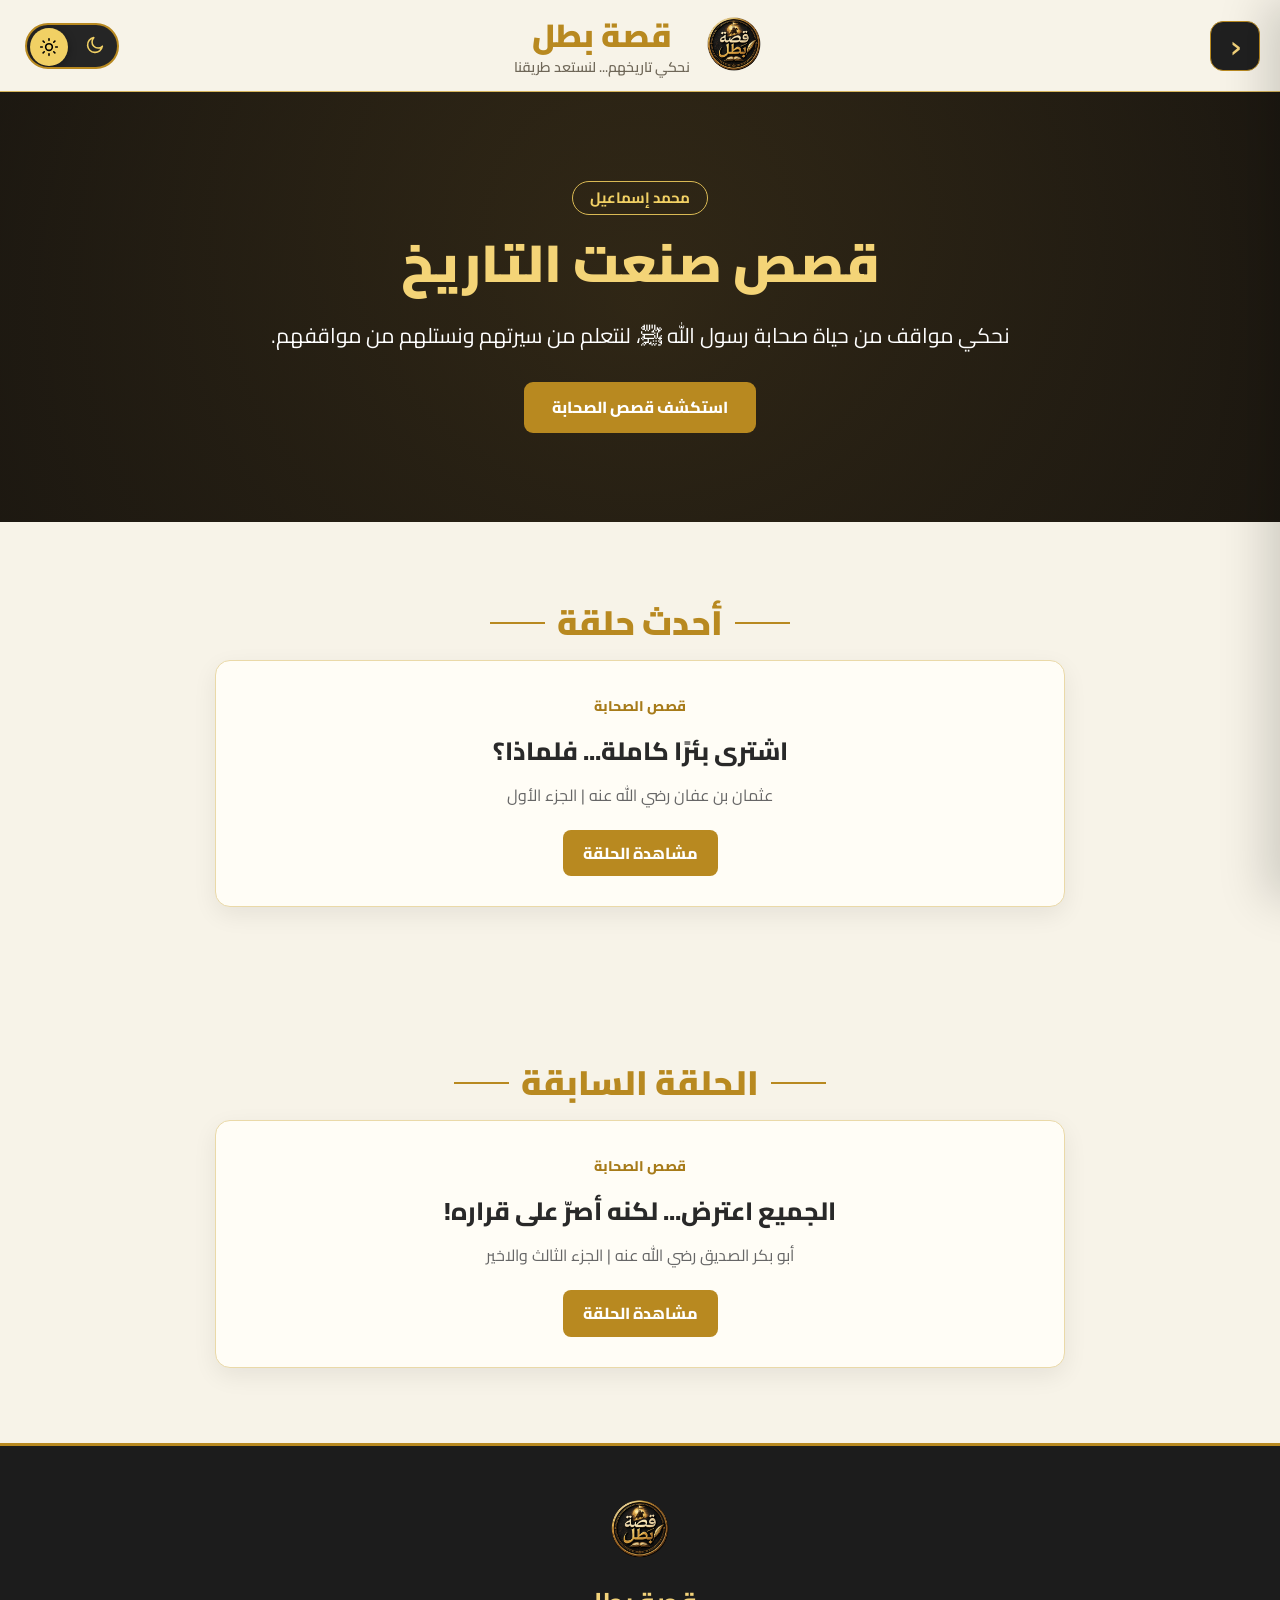
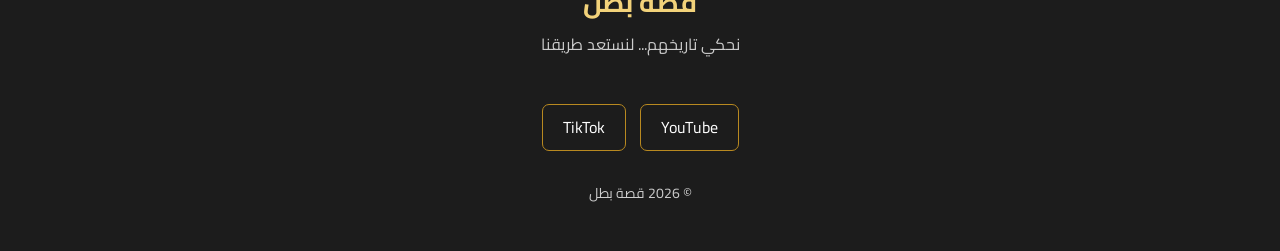
==== index.html @ 3d8776b2 "Add files via upload" ====
<!DOCTYPE html>
<html lang="ar" dir="rtl">

<head>
<!-- Google tag (gtag.js) -->
<script async src="https://www.googletagmanager.com/gtag/js?id=G-5C8SE3C32T"></script>
<script>
  window.dataLayer = window.dataLayer || [];
  function gtag(){dataLayer.push(arguments);}
  gtag('js', new Date());

  gtag('config', 'G-5C8SE3C32T');
</script>

    <meta charset="UTF-8">
    <meta name="viewport" content="width=device-width, initial-scale=1.0">

    <title>قصة بطل</title>

<meta name="description" content="نحكي تاريخهم... لنستعد طريقنا">

<link rel="icon" type="image/png" href="logo.png">
<!-- Open Graph / معاينة الرابط عند المشاركة -->
<meta property="og:type" content="website">
<meta property="og:title" content="قصة بطل">
<meta property="og:description" content="نحكي تاريخهم... لنستعد طريقنا">
<meta property="og:image" content="https://mohamedesmail-0909.github.io/qessat-batal/logo.png">
<meta property="og:image:width" content="300">
<meta property="og:image:height" content="300">

  <link rel="preconnect" href="https://fonts.googleapis.com">
    <link rel="preconnect" href="https://fonts.gstatic.com" crossorigin>
    <link href="https://fonts.googleapis.com/css2?family=Cairo:wght@400;500;600;700;800;900&display=swap" rel="stylesheet">

    <link rel="stylesheet" href="style.css">
</head>

<body>

    <!-- رأس الموقع -->
    <header class="header">

        <button id="menu-button" class="menu-button"
            aria-label="فتح القائمة" aria-expanded="false">
            <span>‹</span>
        </button>

        <div class="site-brand">
            <img src="logo.png" alt="شعار قصة بطل">

            <div class="site-title">
                <h1>قصة بطل</h1>
                <p>نحكي تاريخهم... لنستعد طريقنا</p>
            </div>
        </div>

        <!-- مفتاح الوضع الليلي والنهاري -->
        <button id="theme-switch" class="theme-switch" aria-label="تغيير الوضع">

            <span class="switch-icon sun-icon">
                <svg viewBox="0 0 24 24">
                    <circle cx="12" cy="12" r="4"></circle>
                    <path d="M12 2v2"></path>
                    <path d="M12 20v2"></path>
                    <path d="M2 12h2"></path>
                    <path d="M20 12h2"></path>
                    <path d="m4.93 4.93 1.41 1.41"></path>
                    <path d="m17.66 17.66 1.41 1.41"></path>
                    <path d="m6.34 17.66-1.41 1.41"></path>
                    <path d="m19.07 4.93-1.41 1.41"></path>
                </svg>
            </span>

            <span class="switch-icon moon-icon">
                <svg viewBox="0 0 24 24">
                    <path d="M21 12.8A8.5 8.5 0 1 1 11.2 3 6.5 6.5 0 0 0 21 12.8Z"></path>
                </svg>
            </span>

            <span class="switch-circle">
                <svg class="active-sun" viewBox="0 0 24 24">
                    <circle cx="12" cy="12" r="4"></circle>
                    <path d="M12 2v2"></path>
                    <path d="M12 20v2"></path>
                    <path d="M2 12h2"></path>
                    <path d="M20 12h2"></path>
                    <path d="m4.93 4.93 1.41 1.41"></path>
                    <path d="m17.66 17.66 1.41 1.41"></path>
                    <path d="m6.34 17.66-1.41 1.41"></path>
                    <path d="m19.07 4.93-1.41 1.41"></path>
                </svg>

                <svg class="active-moon" viewBox="0 0 24 24">
                    <path d="M21 12.8A8.5 8.5 0 1 1 11.2 3 6.5 6.5 0 0 0 21 12.8Z"></path>
                </svg>
            </span>
        </button>
    </header>

    <!-- القائمة الجانبية -->
    <aside id="side-menu" class="side-menu">
        <div class="side-menu-header">
            <h2>أقسام الموقع</h2>
        </div>

        <nav class="side-menu-links">

    <a href="index.html">
        <span>🏠</span>
        <strong>الواجهة الرئيسية</strong>
    </a>

    <a href="companions.html">
        <span>⚔️</span>
        <strong>قصص الصحابة</strong>
    </a>

    <a href="faith.html">
        <span>✦</span>
        <strong>دروس إيمانية</strong>
    </a>

    <a href="ramadan.html">
        <span>☪️</span>
        <strong>قصص رمضان</strong>
    </a>

</nav>
    </aside>

    <div id="menu-overlay" class="menu-overlay"></div>

    <!-- محتوى الموقع -->
    <main>

        <!-- الواجهة الرئيسية -->
        <section class="hero">
            <div class="hero-content">
                <span class="hero-label">محمد إسماعيل</span>

                <h2>قصص صنعت التاريخ</h2>

                <p>
                    نحكي مواقف من حياة صحابة رسول الله ﷺ،
                    لنتعلم من سيرتهم ونستلهم من مواقفهم.
                </p>

                <a href="companions.html" class="hero-button">
                    استكشف قصص الصحابة
                </a>
            </div>
        </section>

        <!-- أحدث حلقة -->


            <section class="section previous-section">
            <div class="section-heading">
                <span class="section-line"></span>
                <h2>أحدث حلقة</h2>
                <span class="section-line"></span>
            </div>

            <div class="stories">
                <!-- LATEST_START -->
<article class="story-card">
    <div class="story-content">

        <span class="story-category">
            قصص الصحابة
        </span>

        <h3>اشترى بئرًا كاملة... فلماذا؟</h3>

        <p class="episode-description">
            عثمان بن عفان رضي الله عنه | الجزء الأول
        </p>

        <a href="https://www.facebook.com/share/v/1Cpz4dwhgs/"
           class="story-button"
           target="_blank"
           rel="noopener noreferrer">
            مشاهدة الحلقة
        </a>

    </div>
</article>
<!-- LATEST_END -->
            </div>
        </section>

        <!-- الحلقة السابقة فقط -->
        <section class="section previous-section">
            <div class="section-heading">
                <span class="section-line"></span>
                <h2>الحلقة السابقة</h2>
                <span class="section-line"></span>
            </div>

            <div class="stories">
                <!-- PREVIOUS_START -->
<article class="story-card">
                    <div class="story-content">
                        <span class="story-category">قصص الصحابة</span>

                        <h3>الجميع اعترض... لكنه أصرّ على قراره!</h3>

                        <p class="episode-description">
                            أبو بكر الصديق رضي الله عنه | الجزء الثالث والاخير
                        </p>

                        <a
                            href="https://www.facebook.com/share/v/19mZPPYH6b/"
                            class="story-button"
                            target="_blank"
                            rel="noopener noreferrer">
                            مشاهدة الحلقة
                        </a>
                    </div>
                </article>
<!-- PREVIOUS_END -->
            </div>
        </section>

    </main>

    <!-- تذييل الموقع -->
    <footer class="footer">
        <img src="logo.png" alt="شعار قصة بطل" class="footer-logo">

        <h2>قصة بطل</h2>

        <p>نحكي تاريخهم... لنستعد طريقنا</p>

        <div class="social-links">
            <a
                href="https://youtube.com/@qessat_batal?si=eOJLXFC_hpmh3WaE"
                target="_blank"
                rel="noopener noreferrer">
                YouTube
            </a>

            <a
                href="https://www.tiktok.com/@mohamedesmail0909"
                target="_blank"
                rel="noopener noreferrer">
                TikTok
            </a>
        </div>

        <p class="copyright">© 2026 قصة بطل</p>
    </footer>

    <script src="script.js"></script>
</body>

</html>
---- style.css ----
/* =========================
   الأساس
========================= */

* {
    margin: 0;
    padding: 0;
    box-sizing: border-box;
}

html {
    scroll-behavior: smooth;
}

body {
    font-family: "Cairo", Tahoma, Arial, sans-serif;
    background: #f7f3e8;
    color: #252525;
    line-height: 1.8;
    transition: background 0.35s ease, color 0.35s ease;
}

button,
a {
    font-family: inherit;
}


/* =========================
   رأس الموقع
========================= */

.header {
    height: 92px;

    padding: 10px 25px;

    display: flex;
    align-items: center;
    justify-content: space-between;

    background: rgba(247, 243, 232, 0.97);

    border-bottom: 1px solid #d5b45b;

    position: sticky;
    top: 0;

    z-index: 3000;

    transition:
        background 0.35s ease,
        border-color 0.35s ease;
}


/* البراند */

.site-brand {
    position: absolute;

    left: 50%;

    transform: translateX(-50%);

    display: flex;

    align-items: center;

    justify-content: center;

    gap: 14px;

    white-space: nowrap;
}


.site-brand img {
    width: 65px;
    height: 65px;

    object-fit: contain;
}


.site-title {
    text-align: right;
}


.site-title h1 {
    color: #b88920;

    font-size: 32px;

    font-weight: 900;

    line-height: 1.2;

    margin: 0;
}


.site-title p {
    color: #6f6758;

    font-size: 14px;

    font-weight: 600;

    margin-top: 3px;
}


/* =========================
   زر القائمة
========================= */

.menu-button {
    position: fixed;

    top: 21px;
    right: 20px;

    width: 50px;
    height: 50px;

    border: 1px solid #b88920;

    border-radius: 13px;

    background: #202020;

    color: #f2d27a;

    font-size: 38px;

    line-height: 1;

    cursor: pointer;

    display: flex;

    align-items: center;
    justify-content: center;

    z-index: 5000;

    transition:
        right 0.4s cubic-bezier(.4, .8, .2, 1),
        background 0.3s ease,
        color 0.3s ease;
}


.menu-button span {
    display: block;

    margin-top: -5px;

    transition:
        transform 0.4s cubic-bezier(.4, .8, .2, 1);
}


/* السهم يتحرك مع القائمة */

body.menu-open .menu-button {
    right: 320px;

    background: #b88920;

    color: white;
}


body.menu-open .menu-button span {
    transform: rotate(180deg);
}


/* =========================
   القائمة الجانبية
========================= */

.side-menu {
    position: fixed;

    top: 0;
    right: 0;

    width: 320px;
    height: 100vh;

    padding: 105px 28px 30px;

    background: #f7f3e8;

    border-left: 3px solid #b88920;

    box-shadow:
        -15px 0 45px rgba(0, 0, 0, 0.16);

    z-index: 4000;

    transform: translateX(100%);

    transition:
        transform 0.4s cubic-bezier(.4, .8, .2, 1),
        background 0.35s ease,
        border-color 0.35s ease;
}


body.menu-open .side-menu {
    transform: translateX(0);
}


/* عنوان القائمة */

.side-menu-header {
    padding-bottom: 18px;

    border-bottom: 1px solid #d8c58f;
}


.side-menu-header h2 {
    color: #252525;

    font-size: 25px;

    font-weight: 800;

    transition: color 0.35s ease;
}


/* الروابط */

.side-menu-links {
    margin-top: 25px;
}


.side-menu-links a {
    display: flex;

    align-items: center;

    gap: 16px;

    padding: 17px 14px;

    margin-bottom: 8px;

    border-radius: 12px;

    color: #292929;

    text-decoration: none;

    font-size: 19px;

    font-weight: 700;

    transition:
        background 0.25s ease,
        color 0.25s ease,
        padding-right 0.25s ease;
}


.side-menu-links a span {
    width: 30px;

    text-align: center;

    font-size: 22px;
}


.side-menu-links a:hover {
    background: #b88920;

    color: white;

    padding-right: 23px;
}


/* =========================
   الطبقة الخلفية
========================= */

.menu-overlay {
    position: fixed;

    inset: 0;

    background: rgba(0, 0, 0, 0.48);

    z-index: 3500;

    opacity: 0;

    visibility: hidden;

    transition:
        opacity 0.3s ease,
        visibility 0.3s ease;
}


body.menu-open .menu-overlay {
    opacity: 1;

    visibility: visible;
}


/* =========================
   مفتاح الليل والنهار
========================= */

.theme-switch {
    position: relative;

    width: 94px;
    height: 46px;

    border: 2px solid #b88920;

    border-radius: 30px;

    background: #252525;

    padding: 0;

    cursor: pointer;

    overflow: hidden;

    z-index: 3100;
}


.switch-icon {
    position: absolute;

    top: 50%;

    width: 38px;
    height: 38px;

    transform: translateY(-50%);

    display: flex;

    align-items: center;
    justify-content: center;

    z-index: 1;
}


.sun-icon {
    left: 4px;
}


.moon-icon {
    right: 4px;
}


.switch-icon svg {
    width: 21px;
    height: 21px;

    fill: none;

    stroke: #f1d064;

    stroke-width: 1.8;

    stroke-linecap: round;

    stroke-linejoin: round;
}


.switch-circle {
    position: absolute;

    top: 3px;
    left: 3px;

    width: 38px;
    height: 38px;

    border-radius: 50%;

    display: flex;

    align-items: center;
    justify-content: center;

    z-index: 3;

    background: #f1d064;

    box-shadow:
        0 2px 8px rgba(0, 0, 0, 0.35);

    transition:
        left 0.35s cubic-bezier(.4, .8, .2, 1),
        background 0.35s ease;
}


.switch-circle svg {
    width: 20px;
    height: 20px;

    fill: none;

    stroke: #000;

    stroke-width: 1.9;

    stroke-linecap: round;

    stroke-linejoin: round;
}


.active-sun {
    display: block;
}


.active-moon {
    display: none;
}


body.dark .switch-circle {
    left: 51px;

    background: #f1d064;
}


body.dark .active-sun {
    display: none;
}


body.dark .active-moon {
    display: block;
}


/* =========================
   الواجهة الرئيسية
========================= */

.hero {
    min-height: 430px;

    display: flex;

    align-items: center;
    justify-content: center;

    text-align: center;

    padding: 60px 20px;

    background:
        linear-gradient(
            rgba(30, 25, 17, 0.78),
            rgba(30, 25, 17, 0.86)
        ),
        radial-gradient(
            circle at center,
            #80652b,
            #171511
        );

    transition: background 0.35s ease;
}


.hero-content {
    max-width: 750px;
}


.hero-label {
    display: inline-block;

    padding: 5px 17px;

    border: 1px solid #d9b954;

    border-radius: 30px;

    color: #f1d064;

    font-size: 15px;

    font-weight: 700;

    margin-bottom: 15px;
}


.hero h2 {
    color: #f4d477;

    font-size: 52px;

    font-weight: 900;

    margin-bottom: 10px;
}


.hero p {
    color: #fff;

    font-size: 21px;

    margin-bottom: 28px;
}


.hero-button {
    display: inline-block;

    padding: 11px 28px;

    background: #b88920;

    color: white;

    text-decoration: none;

    border-radius: 9px;

    font-weight: 800;

    transition:
        background 0.2s ease,
        transform 0.2s ease;
}


.hero-button:hover {
    background: #d2a63c;

    transform: translateY(-2px);
}


/* =========================
   الأقسام
========================= */

.latest-section,
.section {
    max-width: 1100px;

    margin: 0 auto;

    padding: 75px 25px;
}


.alternate-section {
    border-top: 1px solid #e0d4b4;

    border-bottom: 1px solid #e0d4b4;
}


/* عنوان القسم */

.section-heading {
    display: flex;

    align-items: center;

    justify-content: center;

    gap: 18px;

    margin-bottom: 12px;
}


.section-heading h2 {
    color: #b88920;

    font-size: 34px;

    font-weight: 900;

    text-align: center;
}


.section-line {
    width: 55px;

    height: 2px;

    background: #b88920;
}


.section-intro {
    text-align: center;

    color: #666;

    font-size: 16px;

    margin-bottom: 38px;
}


/* =========================
   أحدث قصة
========================= */

.latest-card {
    display: grid;

    grid-template-columns: 1fr 1fr;

    overflow: hidden;

    background: #fffdf6;

    border: 1px solid #ead9a8;

    border-radius: 18px;

    box-shadow:
        0 12px 35px rgba(0, 0, 0, 0.08);

    transition:
        background 0.35s ease,
        border-color 0.35s ease;
}


.latest-image {
    min-height: 300px;

    position: relative;

    display: flex;

    align-items: center;

    justify-content: center;

    background:
        linear-gradient(
            135deg,
            #171717,
            #5b4721
        );
}


.latest-placeholder {
    color: #f2d27a;

    font-size: 38px;

    font-weight: 900;
}


.new-badge {
    position: absolute;

    top: 18px;

    right: 18px;

    padding: 5px 14px;

    background: #b88920;

    color: white;

    border-radius: 20px;

    font-size: 14px;

    font-weight: 800;
}


.latest-content {
    padding: 45px 40px;

    display: flex;

    flex-direction: column;

    justify-content: center;
}


.category-label,
.story-category {
    color: #a77b19;

    font-size: 14px;

    font-weight: 800;
}


.latest-content h3 {
    color: #292929;

    font-size: 30px;

    font-weight: 900;

    margin: 8px 0;
}


.latest-content p {
    color: #666;

    margin-bottom: 22px;
}


.watch-button,
.story-button {
    display: inline-block;

    align-self: flex-start;

    padding: 9px 20px;

    background: #b88920;

    color: white;

    text-decoration: none;

    border-radius: 8px;

    font-weight: 800;

    transition:
        background 0.2s ease,
        transform 0.2s ease;
}


.watch-button:hover,
.story-button:hover {
    background: #d2a63c;

    transform: translateY(-2px);
}


/* =========================
   كروت القصص
========================= */

.stories {
    display: grid;

    grid-template-columns:
        repeat(auto-fit, minmax(270px, 1fr));

    gap: 25px;
}


.story-card {
    overflow: hidden;

    background: #fffdf6;

    border-radius: 15px;

    border: 1px solid #ead9a8;

    box-shadow:
        0 8px 25px rgba(0, 0, 0, 0.07);

    transition:
        transform 0.25s ease,
        box-shadow 0.25s ease,
        background 0.35s ease,
        border-color 0.35s ease;
}


.story-card:hover {
    transform: translateY(-5px);

    box-shadow:
        0 15px 35px rgba(0, 0, 0, 0.13);
}


.story-image {
    height: 190px;

    position: relative;

    display: flex;

    align-items: center;

    justify-content: center;

    background:
        linear-gradient(
            135deg,
            #191919,
            #4b3b20
        );
}


.story-logo {
    color: #f2d27a;

    font-size: 27px;

    font-weight: 900;
}


.story-new {
    position: absolute;

    top: 13px;

    right: 13px;

    padding: 4px 12px;

    border-radius: 20px;

    background: #b88920;

    color: white;

    font-size: 13px;

    font-weight: 800;
}


.story-content {
    padding: 20px;
}


.story-card h3 {
    color: #292929;

    font-size: 21px;

    font-weight: 800;

    margin: 5px 0 17px;
}


/* =========================
   الفوتر
========================= */

.footer {
    text-align: center;

    padding: 50px 20px 30px;

    background: #1c1c1c;

    color: white;

    border-top: 3px solid #b88920;
}


.footer-logo {
    width: 70px;
    height: 70px;

    object-fit: contain;

    margin-bottom: 5px;
}


.footer h2 {
    color: #f2d27a;

    margin-bottom: 4px;

    font-size: 27px;
}


.footer > p {
    color: #ccc;
}


.social-links {
    margin: 25px 0;
}


.social-links a {
    display: inline-block;

    margin: 5px;

    padding: 8px 20px;

    color: white;

    text-decoration: none;

    border: 1px solid #b88920;

    border-radius: 7px;

    transition:
        background 0.2s ease,
        color 0.2s ease;
}


.social-links a:hover {
    background: #b88920;

    color: white;
}


.copyright {
    margin-top: 25px;

    font-size: 14px;
}


/* =========================
   الوضع الليلي
========================= */

body.dark {
    background: #111;

    color: #eee;
}


body.dark .header {
    background: #171717;

    border-color: #5e491f;
}


body.dark .site-title p {
    color: #bbb;
}


body.dark .side-menu {
    background: #171717;

    border-color: #6d5520;
}


body.dark .side-menu-header {
    border-color: #3d321c;
}


body.dark .side-menu-header h2 {
    color: #eee;
}


body.dark .side-menu-links a {
    color: #eee;
}


body.dark .side-menu-links a:hover {
    color: white;

    background: #b88920;
}


body.dark .section-intro {
    color: #aaa;
}


body.dark .alternate-section {
    border-color: #302918;
}


body.dark .latest-card {
    background: #1d1d1d;

    border-color: #3d321c;

    box-shadow:
        0 12px 35px rgba(0, 0, 0, 0.35);
}


body.dark .latest-content h3 {
    color: #eee;
}


body.dark .latest-content p {
    color: #aaa;
}


body.dark .story-card {
    background: #1d1d1d;

    border-color: #3d321c;

    box-shadow:
        0 8px 25px rgba(0, 0, 0, 0.35);
}


body.dark .story-card h3 {
    color: #eee;
}


/* =========================
   الموبايل
========================= */

@media (max-width: 700px) {

    .header {
        height: 82px;

        padding: 8px 12px;
    }


    .site-brand {
        gap: 7px;
    }


    .site-brand img {
        width: 48px;
        height: 48px;
    }


    .site-title h1 {
        font-size: 22px;
    }


    .site-title p {
        font-size: 10px;
    }


    .menu-button {
        top: 16px;
        right: 12px;

        width: 45px;
        height: 45px;

        font-size: 34px;
    }


    body.menu-open .menu-button {
        right: calc(100% - 57px);
    }


    .theme-switch {
        width: 76px;
        height: 40px;
    }


    .switch-circle {
        width: 32px;
        height: 32px;

        top: 2px;
        left: 2px;
    }


    body.dark .switch-circle {
        left: 40px;
    }


    .switch-icon {
        width: 32px;
        height: 32px;
    }


    .switch-icon svg {
        width: 18px;
        height: 18px;
    }


    .switch-circle svg {
        width: 18px;
        height: 18px;
    }


    .side-menu {
        width: 285px;

        padding: 95px 22px 25px;
    }


    .side-menu-header h2 {
        font-size: 22px;
    }


    .side-menu-links a {
        font-size: 17px;
    }


    .hero {
        min-height: 350px;

        padding: 45px 18px;
    }


    .hero h2 {
        font-size: 38px;
    }


    .hero p {
        font-size: 17px;
    }


    .latest-section,
    .section {
        padding: 55px 18px;
    }


    .section-heading h2 {
        font-size: 27px;
    }


    .section-line {
        width: 35px;
    }


    .latest-card {
        grid-template-columns: 1fr;
    }


    .latest-image {
        min-height: 220px;
    }


    .latest-content {
        padding: 28px 22px;
    }


    .latest-content h3 {
        font-size: 24px;
    }


    .stories {
        grid-template-columns: 1fr;
    }

}
/* =========================
   تنسيق الحلقات في الصفحة الرئيسية
========================= */

.episode-card {
    display: block;
    max-width: 850px;
    margin: 0 auto;
}

.episode-card .latest-content {
    min-height: 190px;
    padding: 35px;
    text-align: center;
    align-items: center;
}

.episode-card .latest-content h3 {
    font-size: 25px;
}

.previous-section .stories {
    max-width: 850px;
    margin: 0 auto;
}

.previous-section .story-card {
    text-align: center;
}

.previous-section .story-content {
    padding: 30px;
}

.previous-section .story-card h3 {
    font-size: 25px;
    margin: 8px 0;
}

.episode-description {
    color: #666;
    margin-bottom: 20px;
}

.previous-section .story-button {
    align-self: center;
}

body.dark .episode-description {
    color: #aaa;
}

@media (max-width: 700px) {
    .episode-card .latest-content {
        padding: 25px 18px;
        min-height: 160px;
    }

    .episode-card .latest-content h3,
    .previous-section .story-card h3 {
        font-size: 21px;
    }

    .previous-section .story-content {
        padding: 24px 18px;
    }
}
/* تصحيح مكان الشعار وزر الوضع */

.header {
    position: sticky;
    display: flex;
    justify-content: center;
    direction: rtl;
}

.site-brand {
    position: absolute;
    left: 50%;
    right: auto;
    transform: translateX(-50%);
    direction: rtl;
    display: flex;
    align-items: center;
    justify-content: center;
    gap: 12px;
}

.site-brand img {
    display: block;
    width: 65px;
    height: 65px;
    object-fit: contain;
    transform: none;
}

.site-title {
    text-align: center;
}

.site-title h1 {
    text-align: center;
}

.site-title p {
    text-align: center;
    margin-top: 3px;
}

/* زر الليل والنهار على الشمال */
.theme-switch {
    position: absolute;
    left: 25px;
    right: auto;
    top: 50%;
    transform: translateY(-50%);
}

/* على الموبايل */
@media (max-width: 700px) {
    .site-brand {
        gap: 5px;
    }

    .site-brand img {
        width: 43px;
        height: 43px;
    }

    .site-title h1 {
        font-size: 20px;
    }

    .site-title p {
        font-size: 9px;
    }

    .theme-switch {
        left: 12px;
        right: auto;
    }
}
/* صفحة قصص الصحابة */

#episodes .stories {
    max-width: 850px;
    margin: 0 auto;
}

#episodes .story-card {
    text-align: center;
}

#episodes .story-content {
    padding: 30px;
}

#episodes .story-card h3 {
    font-size: 25px;
    margin: 8px 0;
}

#episodes .episode-description {
    color: #666;
    margin-bottom: 20px;
}

#episodes .story-button {
    align-self: center;
}

body.dark #episodes .episode-description {
    color: #aaa;
}

@media (max-width: 700px) {
    #episodes .story-content {
        padding: 24px 18px;
    }

    #episodes .story-card h3 {
        font-size: 21px;
    }
}
/* =========================================================
   إصلاح وتنسيق صفحة قصص رمضان
   ========================================================= */


/* =========================
   الهيدر
========================= */

.header {
    position: sticky;
    top: 0;
    z-index: 1000;

    height: 92px;

    display: flex;
    align-items: center;
    justify-content: center;

    direction: rtl;
}


/* =========================
   اسم الموقع واللوجو
========================= */

.site-brand {
    position: absolute;

    left: 50%;
    right: auto;

    top: 50%;

    transform: translate(-50%, -50%);

    display: flex;
    flex-direction: row;

    align-items: center;
    justify-content: center;

    gap: 12px;

    direction: rtl;

    white-space: nowrap;
}

.site-brand img {
    display: block;

    width: 65px;
    height: 65px;

    object-fit: contain;

    transform: none;
}

.site-title {
    display: flex;
    flex-direction: column;

    align-items: center;
    justify-content: center;

    text-align: center;
}

.site-title h1 {
    margin: 0;

    text-align: center;

    line-height: 1.25;
}

.site-title p {
    margin: 3px 0 0;

    text-align: center;

    line-height: 1.3;
}


/* =========================
   مقدمة صفحة رمضان
========================= */

.hero {
    display: flex;

    flex-direction: column;

    align-items: center;
    justify-content: center;

    text-align: center;

    direction: rtl;
}


/* محمد إسماعيل */

.hero-label {
    display: inline-block;

    margin-bottom: 12px;

    text-align: center;

    line-height: 1.5;
}


/* عنوان قصص رمضان */

.hero h2 {
    margin: 0 0 15px;

    text-align: center;

    line-height: 1.4;
}


/* وصف الرحلة */

.hero p {
    max-width: 750px;

    margin: 0 auto 25px;

    text-align: center;

    line-height: 2;

    white-space: normal;
}


/* زر تصفح الحلقات */

.hero-button {
    display: inline-flex;

    align-items: center;
    justify-content: center;

    margin: 0 auto;
}


/* =========================
   عنوان قسم الحلقات
========================= */

.section-heading {
    display: flex;

    align-items: center;
    justify-content: center;

    gap: 12px;

    text-align: center;

    direction: rtl;
}

.section-heading > div {
    display: flex;

    flex-direction: column;

    align-items: center;

    justify-content: center;
}

.section-heading h2 {
    margin: 0;

    line-height: 1.5;

    text-align: center;
}

.section-heading p {
    margin: 4px 0 0;

    text-align: center;
}


/* =========================
   كروت الحلقات
========================= */

#episodes .stories {
    max-width: 850px;

    margin: 0 auto;

    display: flex;

    flex-direction: column;

    gap: 20px;
}

#episodes .story-card {
    width: 100%;

    text-align: center;
}

#episodes .story-content {
    padding: 30px;

    display: flex;

    flex-direction: column;

    align-items: center;

    justify-content: center;
}

#episodes .story-category {
    display: inline-block;

    text-align: center;

    margin-bottom: 8px;
}

#episodes .story-card h3 {
    margin: 8px 0 10px;

    text-align: center;

    line-height: 1.7;
}

#episodes .episode-description {
    margin: 0 0 20px;

    text-align: center;

    line-height: 1.9;
}

#episodes .story-button {
    align-self: center;
}


/* =========================
   الفوتر
========================= */

.footer {
    display: flex;

    flex-direction: column;

    align-items: center;
    justify-content: center;

    text-align: center;

    direction: rtl;
}

.footer-logo {
    display: flex;

    align-items: center;
    justify-content: center;

    margin-bottom: 12px;
}

.footer-logo img {
    display: block;

    width: 75px;
    height: 75px;

    object-fit: contain;
}

.footer h3 {
    margin: 0 0 5px;

    text-align: center;
}

.footer p {
    margin: 0 0 15px;

    text-align: center;
}

.footer-social {
    display: flex;

    align-items: center;
    justify-content: center;

    gap: 10px;

    flex-wrap: wrap;
}

.footer-copy {
    text-align: center;

    margin-top: 18px;
}


/* =========================
   الوضع الداكن
========================= */

body.dark .theme-switch {
    background: #252525 !important;
}

body.dark .theme-circle {
    background: #f1d064;
}

body.dark .sun-icon,
body.dark .moon-icon {
    stroke: #252525;
}


/* =========================
   الموبايل
========================= */

@media (max-width: 700px) {

    .header {
        height: 75px;
    }

    .site-brand {
        gap: 5px;
    }

    .site-brand img {
        width: 43px;
        height: 43px;
    }

    .site-title h1 {
        font-size: 20px;
    }

    .site-title p {
        font-size: 9px;
    }

    /* زر القائمة */

    .menu-button {
        right: 12px;

        width: 42px;
        height: 42px;
    }

    body.menu-open .menu-button {
        right: calc(100% - 57px);
    }

    /* زر الوضع الليلي */

    .theme-switch {
        left: 12px !important;

        width: 70px !important;
        height: 38px !important;
    }

    .theme-circle {
        width: 30px;
        height: 30px;

        top: 2px;
        left: 2px;
    }

    body.dark .theme-circle {
        left: 36px;
    }

    .sun-icon,
    .moon-icon {
        width: 17px;
        height: 17px;
    }

    /* مقدمة الصفحة */

    .hero {
        padding-left: 18px;
        padding-right: 18px;
    }

    .hero-label {
        margin-bottom: 8px;
    }

    .hero h2 {
        line-height: 1.5;
    }

    .hero p {
        line-height: 1.9;
    }

   

    /* الفوتر */

    .footer-logo img {
        width: 65px;
        height: 65px;
    }
}
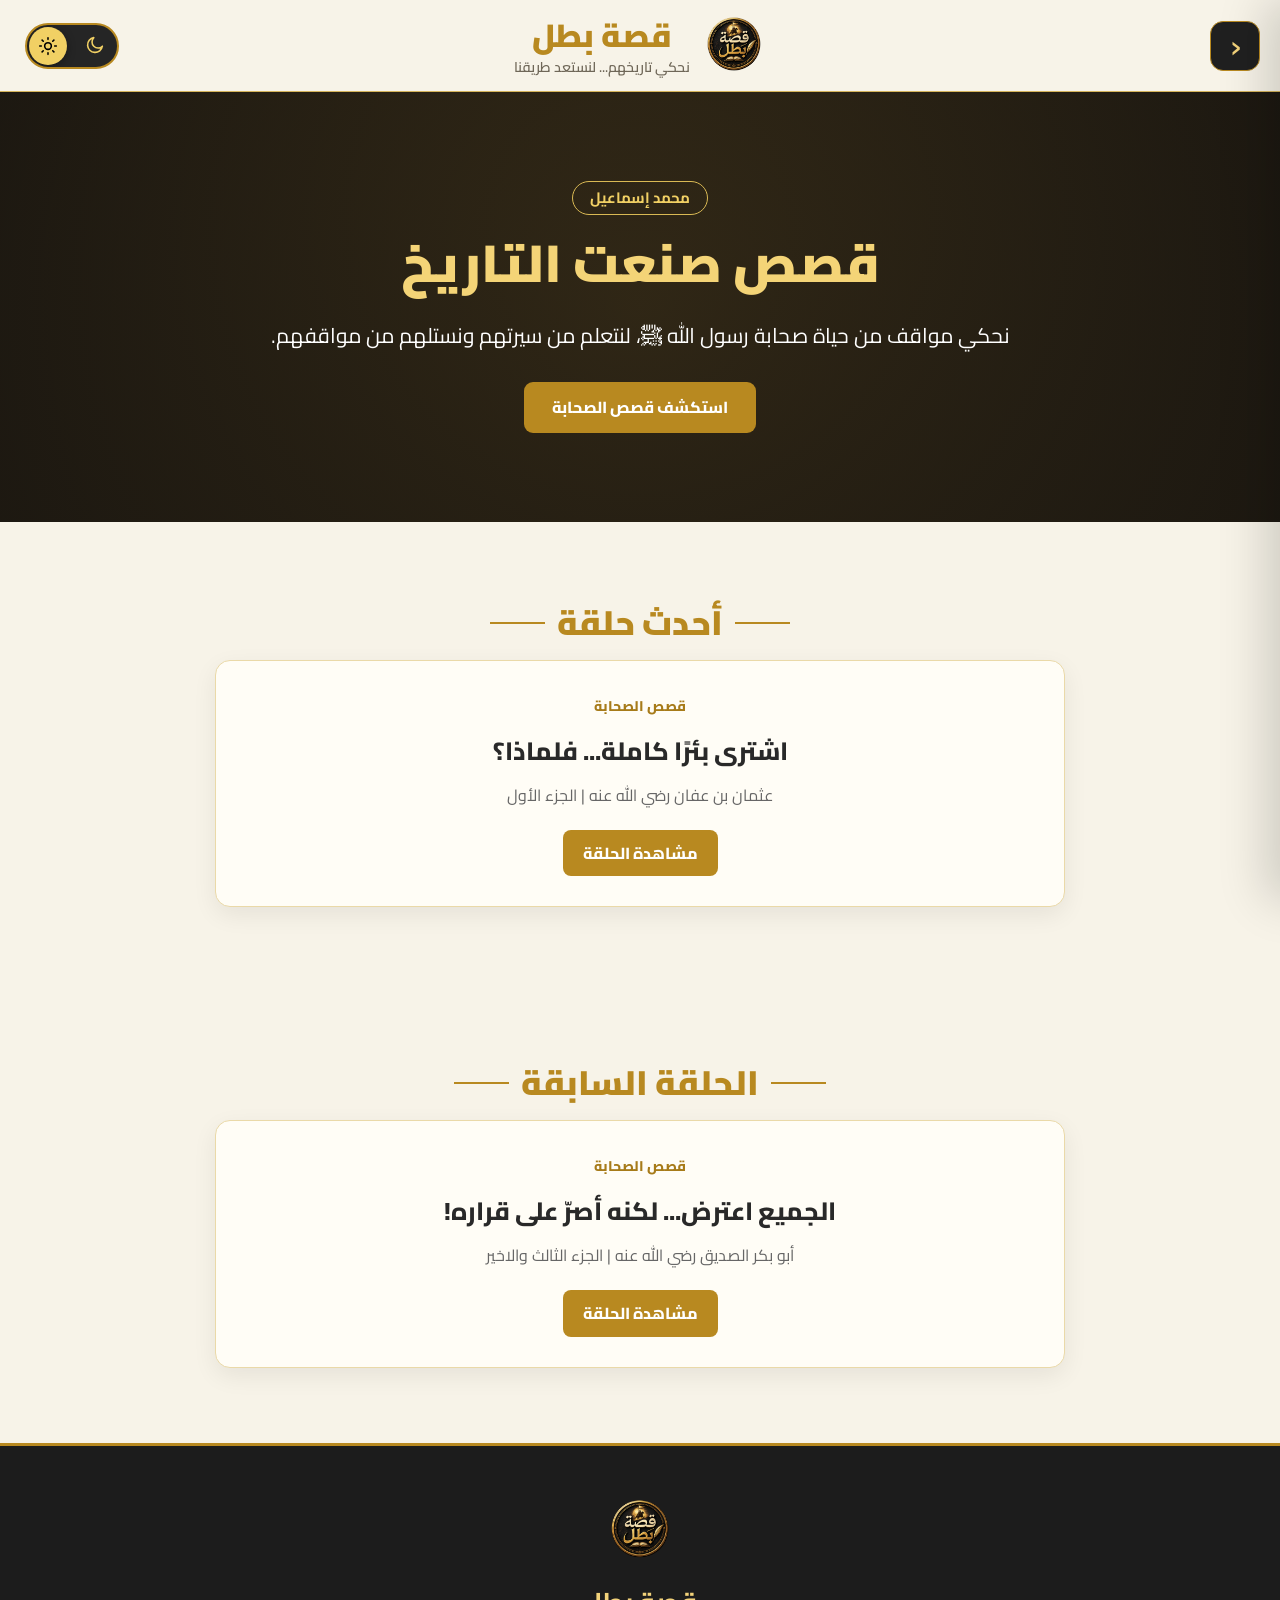
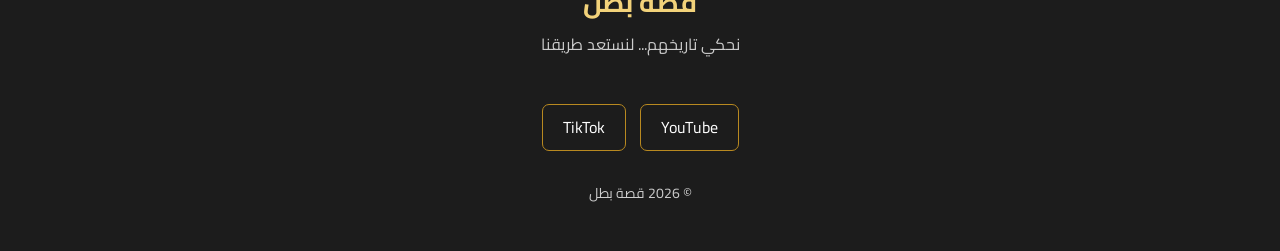
==== commit 2673dba0: "Add files via upload" ====
--- a/index.html
+++ b/index.html
@@ -103,29 +103,28 @@
             <h2>أقسام الموقع</h2>
         </div>
 
-        <nav class="side-menu-links">
-
+      <nav class="side-menu-links">
     <a href="index.html">
-        <span>🏠</span>
+        <svg viewBox="0 0 24 24"><path d="M10 20v-6h4v6h5v-8h3L12 3 2 12h3v8z"/></svg>
         <strong>الواجهة الرئيسية</strong>
     </a>
 
     <a href="companions.html">
-        <span>⚔️</span>
+        <svg viewBox="0 0 24 24"><path d="M12 2L4 5v6c0 5.55 3.84 10.74 8 12 4.16-1.26 8-6.45 8-12V5l-8-3zm0 4a3 3 0 1 1 0 6 3 3 0 0 1 0-6zm-5 11.2a7 7 0 0 1 10 0V18H7v-.8z"/></svg>
         <strong>قصص الصحابة</strong>
     </a>
 
     <a href="faith.html">
-        <span>✦</span>
+        <svg viewBox="0 0 24 24"><path d="M18 2H6c-1.1 0-2 .9-2 2v16c0 1.1.9 2 2 2h12c1.1 0 2-.9 2-2V4c0-1.1-.9-2-2-2zM6 4h5v8l-2.5-1.5L6 12V4z"/></svg>
         <strong>دروس إيمانية</strong>
     </a>
 
     <a href="ramadan.html">
-        <span>☪️</span>
+        <svg viewBox="0 0 24 24"><path d="M12 2a2 2 0 0 0-2 2v1H7v3l2 2v6l-2 2v3h10v-3l-2-2v-6l2-2V5h-3V4a2 2 0 0 0-2-2zm0 7a1.5 1.5 0 1 1 0 3 1.5 1.5 0 0 1 0-3z"/></svg>
         <strong>قصص رمضان</strong>
     </a>
-
 </nav>
+
     </aside>
 
     <div id="menu-overlay" class="menu-overlay"></div>
--- a/style.css
+++ b/style.css
@@ -1,3 +1,10 @@
+* {
+    margin: 0;
+    padding: 0;
+    box-sizing: border-box;
+    -webkit-tap-highlight-color: transparent; /* إلغاء المربع الأزرق تماماً */
+}
+
 /* =========================
    الأساس
 ========================= */
@@ -244,49 +251,79 @@
 }
 
 
+/* =========================
+   تنسيق روابط القائمة الجانبية (معدل)
+========================= */
+
+/* =========================
+   روابط القائمة الجانبية (مع إرجاع الحركة والأنيميشن)
+========================= */
+
 .side-menu-links a {
     display: flex;
-
-    align-items: center;
-
+    align-items: center;
     gap: 16px;
-
-    padding: 17px 14px;
-
-    margin-bottom: 8px;
-
-    border-radius: 12px;
-
-    color: #292929;
-
+    padding: 16px 18px;
+    margin-bottom: 10px;
+    border-radius: 14px;
+    color: #111111; /* لون النص في وضع النهار */
     text-decoration: none;
-
-    font-size: 19px;
-
+    font-size: 18px;
     font-weight: 700;
-
-    transition:
-        background 0.25s ease,
-        color 0.25s ease,
-        padding-right 0.25s ease;
-}
-
-
-.side-menu-links a span {
-    width: 30px;
-
-    text-align: center;
-
-    font-size: 22px;
-}
-
-
-.side-menu-links a:hover {
-    background: #b88920;
-
-    color: white;
-
-    padding-right: 23px;
+    -webkit-tap-highlight-color: transparent;
+    outline: none;
+    /* حركة ناعمة ومحترفة للتنقل والتمدد */
+    transition: background 0.25s ease, color 0.25s ease, padding-right 0.25s ease, transform 0.25s ease;
+}
+
+/* لون الأيقونة في النهار */
+.side-menu-links a svg {
+    width: 24px;
+    height: 24px;
+    fill: #111111;
+    transition: fill 0.25s ease;
+}
+
+/* التفاعل عند الوقوف بالماوس (Hover / Active) في النهار */
+.side-menu-links a:hover,
+.side-menu-links a:active,
+.side-menu-links a:focus {
+    background: #b88920 !important;
+    color: #ffffff !important;
+    padding-right: 25px !important; /* التحرك والتمدد للخارج زى زمان */
+}
+
+.side-menu-links a:hover svg,
+.side-menu-links a:active svg,
+.side-menu-links a:focus svg {
+    fill: #ffffff !important;
+}
+
+/* =========================
+   الوضع الليلي (Dark Mode)
+========================= */
+
+body.dark .side-menu-links a {
+    color: #ffffff; /* لون النص بالليل */
+}
+
+body.dark .side-menu-links a svg {
+    fill: #ffffff; /* لون الأيقونة بالليل */
+}
+
+/* التفاعل عند الوقوف بالماوس في الليل */
+body.dark .side-menu-links a:hover,
+body.dark .side-menu-links a:active,
+body.dark .side-menu-links a:focus {
+    background: #f1d064 !important;
+    color: #111111 !important;
+    padding-right: 25px !important; /* التحرك والتمدد للخارج */
+}
+
+body.dark .side-menu-links a:hover svg,
+body.dark .side-menu-links a:active svg,
+body.dark .side-menu-links a:focus svg {
+    fill: #111111 !important;
 }
 
 
@@ -321,28 +358,43 @@
 
 
 /* =========================
-   مفتاح الليل والنهار
+   مفتاح الوضع الليلي والنهاري (مضبوط بالمسافات والحركة)
 ========================= */
 
 .theme-switch {
     position: relative;
-
     width: 94px;
     height: 46px;
-
     border: 2px solid #b88920;
-
     border-radius: 30px;
-
     background: #252525;
-
     padding: 0;
-
     cursor: pointer;
-
     overflow: hidden;
-
+    outline: none;
+    -webkit-tap-highlight-color: transparent;
     z-index: 3100;
+}
+
+/* مكان الأيقونات الخفية تحت الدائرة */
+.sun-icon {
+    position: absolute;
+    top: 50%;
+    left: 8px;
+    transform: translateY(-50%);
+    display: flex;
+    align-items: center;
+    justify-content: center;
+}
+
+.moon-icon {
+    position: absolute;
+    top: 50%;
+    right: 8px;
+    transform: translateY(-50%);
+    display: flex;
+    align-items: center;
+    justify-content: center;
 }
 
 
@@ -391,32 +443,33 @@
 }
 
 
+
+/* الدائرة الملونة المتحركة */
 .switch-circle {
     position: absolute;
-
-    top: 3px;
-    left: 3px;
-
+    top: 2px;
+    left: 2px;
     width: 38px;
     height: 38px;
-
     border-radius: 50%;
-
-    display: flex;
-
-    align-items: center;
-    justify-content: center;
-
+    display: flex;
+    align-items: center;
+    justify-content: center;
     z-index: 3;
-
     background: #f1d064;
-
-    box-shadow:
-        0 2px 8px rgba(0, 0, 0, 0.35);
-
-    transition:
-        left 0.35s cubic-bezier(.4, .8, .2, 1),
-        background 0.35s ease;
+    box-shadow: 0 2px 8px rgba(0, 0, 0, 0.35);
+    /* حركة إيزي إن وإيزي أوت ناعمة ومظبوطة جداً */
+    transition: left 0.4s cubic-bezier(0.4, 0, 0.2, 1), background 0.35s ease;
+}
+
+/* عند التحويل للوضع الليلي: الدائرة بتروح لآخر اليمين تماماً */
+body.dark .switch-circle {
+    left: 50px; /* المسافة المظبوطة للوصول للطرف الأيمن فوق القمر */
+    background: #f1d064; }
+
+body.dark .switch-circle {
+    left: 60px; /* يتحرك لمسافة أعرض مناسبة */
+    background: #f1d064;
 }
 
 
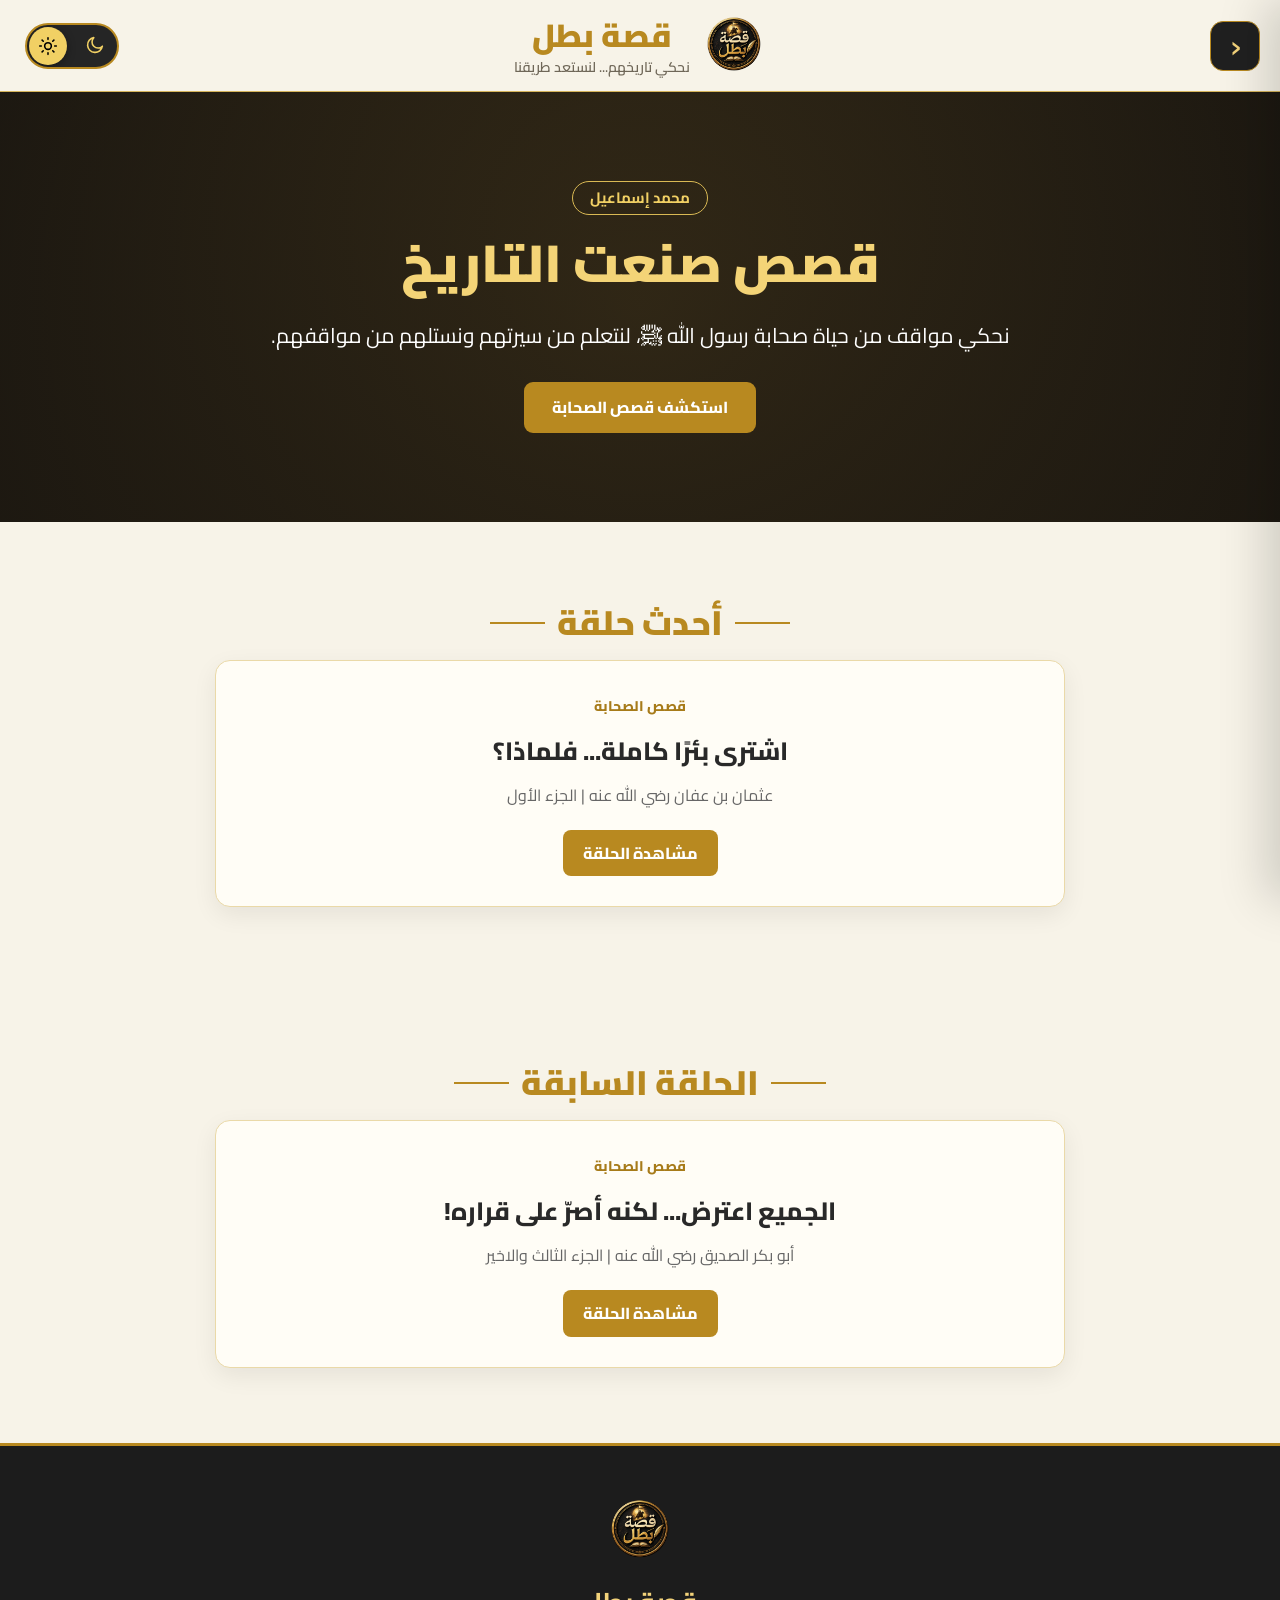
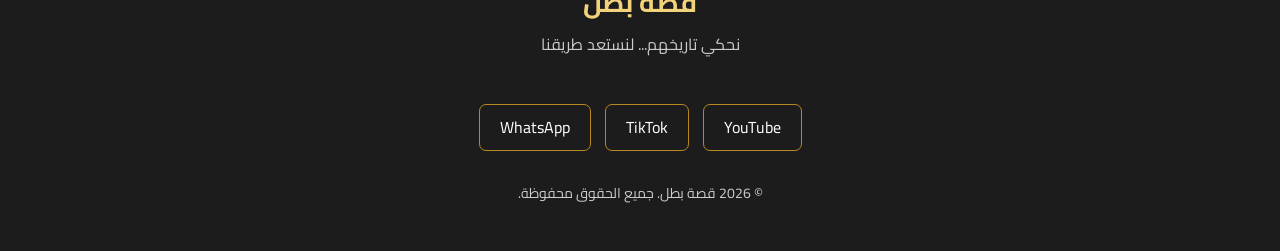
==== commit a984d241: "Add files via upload" ====
--- a/index.html
+++ b/index.html
@@ -245,9 +245,16 @@
                 rel="noopener noreferrer">
                 TikTok
             </a>
+
+            <a
+                href="https://whatsapp.com/channel/0029Va90YHeKrWQqsLCKCA2P"
+                target="_blank"
+                rel="noopener noreferrer">
+                WhatsApp
+            </a>
         </div>
 
-        <p class="copyright">© 2026 قصة بطل</p>
+        <p class="copyright">&copy; 2026 قصة بطل. جميع الحقوق محفوظة.</p>
     </footer>
 
     <script src="script.js"></script>
--- a/style.css
+++ b/style.css
@@ -1906,4 +1906,95 @@
         width: 65px;
         height: 65px;
     }
+}
+/* =========================
+   تصغير وتحدير مقاس أيقونات القائمة على الموبايل والكمبيوتر
+========================= */
+
+.side-menu-links a svg {
+
+    width: 24px !important;
+
+    height: 24px !important;
+
+    min-width: 24px;
+
+    min-height: 24px;
+    
+    flex-shrink: 0;
+}
+/* =========================================================
+   تنسيق القائمة الجانبية وألوانها المتناسقة مع هوية الموقع
+========================================================= */
+
+/* خلفية القائمة الجانبية في النهار والليل */
+.side-menu {
+    background: #f7f3e8; /* لون بيج هادئ متناسق مع الموقع */
+    border-left: 3px solid #b88920;
+}
+
+body.dark .side-menu {
+    background: #171717; /* لون داكن فخم للوضع الليلي */
+    border-color: #d2a63c;
+}
+
+/* عنوان "أقسام الموقع" داخل القائمة */
+.side-menu-header h2 {
+    color: #4a3c18 !important; /* لون بني ذهبي غامق وواضح في النهار */
+}
+
+body.dark .side-menu-header h2 {
+    color: #f4d477 !important; /* لون ذهبي فاتح وواضح في الليل */
+}
+
+/* روابط الأقسام في القائمة (الوضع العادي) */
+.side-menu-links a {
+    color: #3a2e12 !important; /* لون نص بني ذهبي داكن وراقي */
+    background: rgba(184, 137, 32, 0.08); /* خلفية خفيفة جداً تظهر الأزرار بشكل مرتب */
+    border: 1px solid rgba(184, 137, 32, 0.2);
+}
+
+.side-menu-links a svg {
+    fill: #b88920 !important; /* الأيقونة باللون الذهبي المتناسق */
+}
+
+/* روابط الأقسام في القائمة (الوضع الليلي) */
+body.dark .side-menu-links a {
+    color: #f1d064 !important; /* لون نص ذهبي فاتح وجميل في الليل */
+    background: rgba(241, 208, 100, 0.07);
+    border: 1px solid rgba(241, 208, 100, 0.2);
+}
+
+body.dark .side-menu-links a svg {
+    fill: #f1d064 !important; /* الأيقونة باللون الذهبي الفاتح بالليل */
+}
+
+/* التفاعل عند الوقوف بالماوس أو الضغط (Hover / Active) في النهار */
+.side-menu-links a:hover,
+.side-menu-links a:active,
+.side-menu-links a:focus {
+    background: #b88920 !important; /* ذهبي غامق فخم */
+    color: #ffffff !important; /* النص أبيض صافي وعالي التباين */
+    padding-right: 25px !important;
+}
+
+.side-menu-links a:hover svg,
+.side-menu-links a:active svg,
+.side-menu-links a:focus svg {
+    fill: #ffffff !important; /* الأيقونة بيضاء تماماً عند اللمس */
+}
+
+/* التفاعل عند الوقوف بالماوس أو الضغط في الوضع الليلي */
+body.dark .side-menu-links a:hover,
+body.dark .side-menu-links a:active,
+body.dark .side-menu-links a:focus {
+    background: #f1d064 !important; /* ذهبي فاتح ومضيء في الليل */
+    color: #171717 !important; /* النص يقلب لون داكن نقي عشان يظهر بوضوح فوق الذهبي الفاتح */
+    padding-right: 25px !important;
+}
+
+body.dark .side-menu-links a:hover svg,
+body.dark .side-menu-links a:active svg,
+body.dark .side-menu-links a:focus svg {
+    fill: #171717 !important; /* الأيقونة تقلب لون داكن نقي للتناسق */
 }
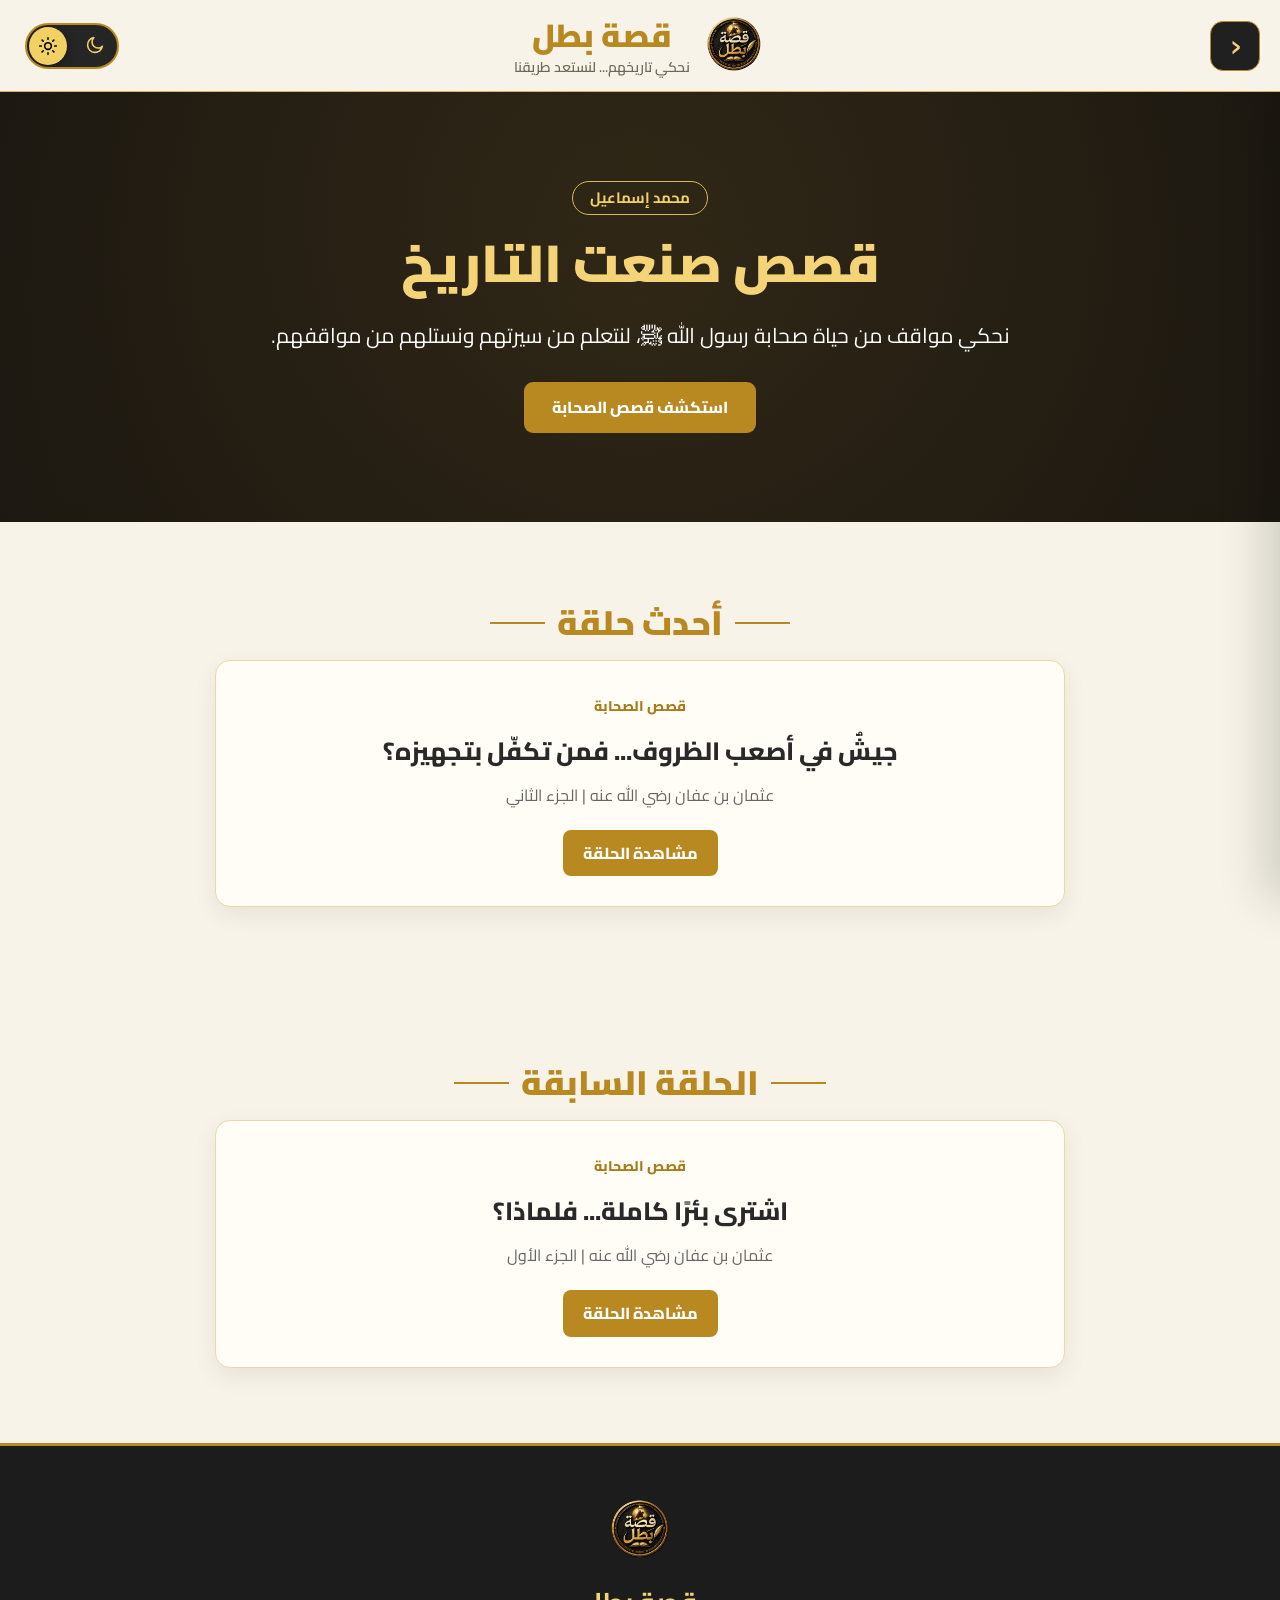
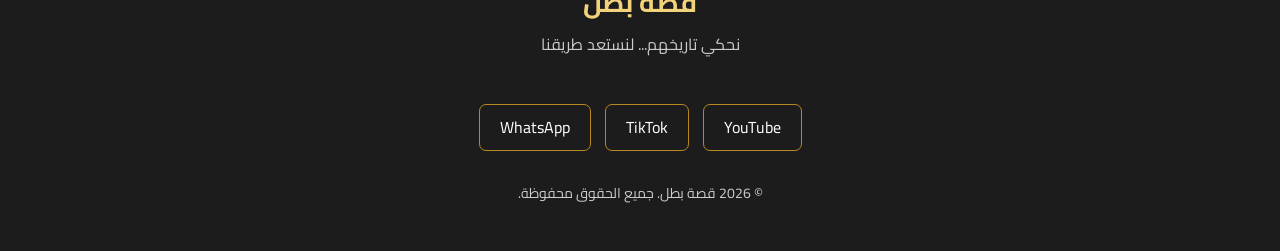
==== commit ed552fcc: "Add files via upload" ====
--- a/index.html
+++ b/index.html
@@ -169,6 +169,42 @@
             قصص الصحابة
         </span>
 
+        <h3>جيشٌ في أصعب الظروف... فمن تكفّل بتجهيزه؟</h3>
+
+        <p class="episode-description">
+            عثمان بن عفان رضي الله عنه | الجزء الثاني
+        </p>
+
+        <a href="https://www.facebook.com/share/r/1Hgr56GhK5/"
+           class="story-button"
+           target="_blank"
+           rel="noopener noreferrer">
+            مشاهدة الحلقة
+        </a>
+
+    </div>
+</article>
+<!-- LATEST_END -->
+            </div>
+        </section>
+
+        <!-- الحلقة السابقة فقط -->
+        <section class="section previous-section">
+            <div class="section-heading">
+                <span class="section-line"></span>
+                <h2>الحلقة السابقة</h2>
+                <span class="section-line"></span>
+            </div>
+
+            <div class="stories">
+                <!-- PREVIOUS_START -->
+<article class="story-card">
+    <div class="story-content">
+
+        <span class="story-category">
+            قصص الصحابة
+        </span>
+
         <h3>اشترى بئرًا كاملة... فلماذا؟</h3>
 
         <p class="episode-description">
@@ -184,39 +220,6 @@
 
     </div>
 </article>
-<!-- LATEST_END -->
-            </div>
-        </section>
-
-        <!-- الحلقة السابقة فقط -->
-        <section class="section previous-section">
-            <div class="section-heading">
-                <span class="section-line"></span>
-                <h2>الحلقة السابقة</h2>
-                <span class="section-line"></span>
-            </div>
-
-            <div class="stories">
-                <!-- PREVIOUS_START -->
-<article class="story-card">
-                    <div class="story-content">
-                        <span class="story-category">قصص الصحابة</span>
-
-                        <h3>الجميع اعترض... لكنه أصرّ على قراره!</h3>
-
-                        <p class="episode-description">
-                            أبو بكر الصديق رضي الله عنه | الجزء الثالث والاخير
-                        </p>
-
-                        <a
-                            href="https://www.facebook.com/share/v/19mZPPYH6b/"
-                            class="story-button"
-                            target="_blank"
-                            rel="noopener noreferrer">
-                            مشاهدة الحلقة
-                        </a>
-                    </div>
-                </article>
 <!-- PREVIOUS_END -->
             </div>
         </section>
--- a/style.css
+++ b/style.css
@@ -1997,4 +1997,84 @@
 body.dark .side-menu-links a:active svg,
 body.dark .side-menu-links a:focus svg {
     fill: #171717 !important; /* الأيقونة تقلب لون داكن نقي للتناسق */
-}+}
+
+/* =========================================================
+   إصلاح الطبقات المظلمة والهيدر والقائمة الجانبية
+========================================================= */
+
+/* 1. إبقاء الهيدر في أعلى كل الطبقات منور ونظيف */
+.header {
+    position: sticky !important;
+    top: 0 !important;
+    z-index: 4000 !important; /* أعلى من الطبقة المظلمة والقائمة */
+    background: #f7f3e8 !important; /* لون فاتح نقي في النهار */
+}
+
+body.dark .header {
+    background: #171717 !important; /* لون داكن نقي بالليل */
+}
+
+/* 2. ضبط القائمة الجانبية لتكون تحت الهيدر مباشرة وبألوانها الذهبية والبيج */
+.side-menu {
+    position: fixed !important;
+    top: 92px !important;
+    right: 0 !important;
+    width: 320px !important;
+    height: calc(100vh - 92px) !important;
+    padding: 30px 28px 30px !important;
+    background: #f7f3e8 !important; /* خلفية بيج فاتحة ونظيفة */
+    border-left: 3px solid #b88920 !important;
+    z-index: 3500 !important; /* تحت الهيدر وفوق الطبقة المظلمة */
+}
+
+body.dark .side-menu {
+    background: #171717 !important;
+    border-color: #d2a63c !important;
+}
+
+/* 3. الطبقة المظلمة تكون خلف الهيدر والقائمة فقط لتعتيم باقي خلفية الموقع */
+.menu-overlay {
+    position: fixed !important;
+    top: 92px !important; /* تبدأ بعد الهيدر عشان متغطبش الهيدر */
+    left: 0 !important;
+    right: 0 !important;
+    bottom: 0 !important;
+    background: rgba(0, 0, 0, 0.4) !important;
+    z-index: 2000 !important; /* خلف القائمة والهيدر */
+}
+
+/* 4. تثبيت زر القائمة وزر الليل/النهار داخل الهيدر */
+.menu-button {
+    position: absolute !important;
+    top: 50% !important;
+    right: 20px !important;
+    transform: translateY(-50%) !important;
+    z-index: 4100 !important;
+}
+
+body.menu-open .menu-button {
+    right: 20px !important;
+}
+
+/* 5. ضبط أبعاد الموبايل */
+@media (max-width: 700px) {
+    .side-menu {
+        top: 82px !important;
+        height: calc(100vh - 82px) !important;
+        width: 285px !important;
+        padding: 25px 22px !important;
+    }
+
+    .menu-overlay {
+        top: 82px !important;
+    }
+
+    .menu-button {
+        right: 12px !important;
+    }
+
+    body.menu-open .menu-button {
+        right: 12px !important;
+    }
+}
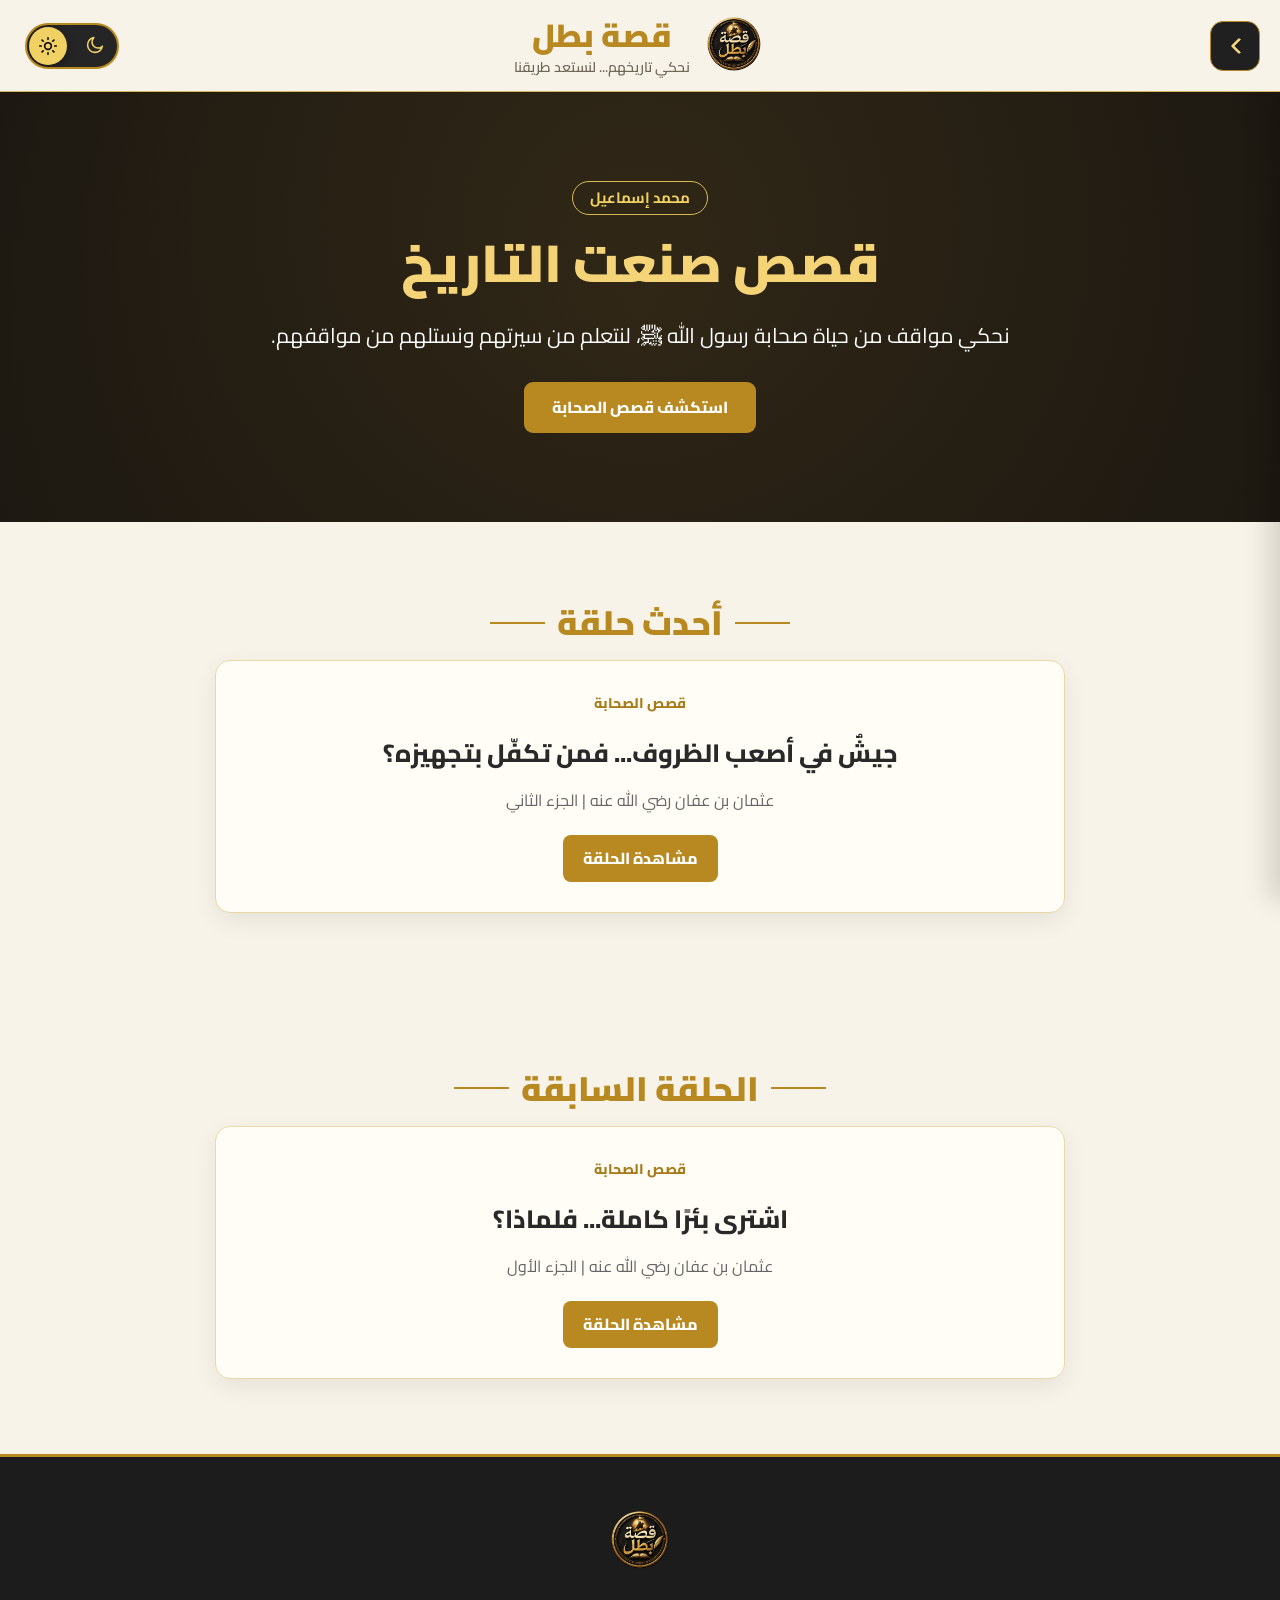
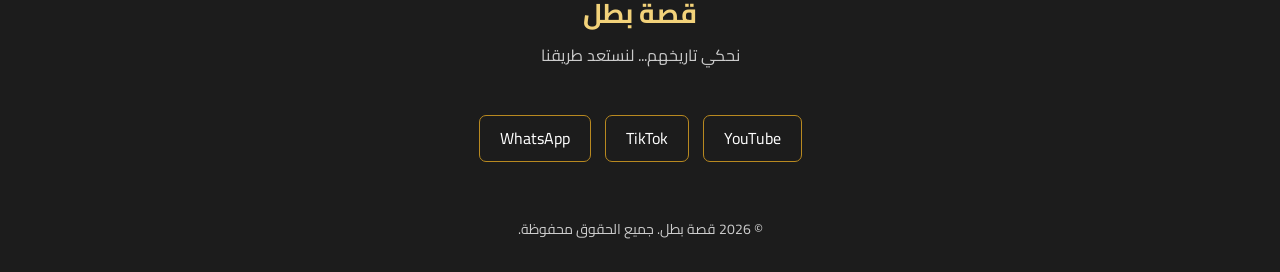
==== commit 580fda8c: "Add files via upload" ====
--- a/index.html
+++ b/index.html
@@ -1,5 +1,14 @@
 <!DOCTYPE html>
 <html lang="ar" dir="rtl">
+
+<script type="application/ld+json">
+{
+  "@context": "https://schema.org",
+  "@type": "WebSite",
+  "name": "قصة بطل",
+  "url": "https://mohamedesmail-0909.github.io/qessat-batal/"
+}
+</script>
 
 <head>
 <!-- Google tag (gtag.js) -->
@@ -17,13 +26,13 @@
 
     <title>قصة بطل</title>
 
-<meta name="description" content="نحكي تاريخهم... لنستعد طريقنا">
-
-<link rel="icon" type="image/png" href="logo.png">
+<meta name="description" content="محمد إسماعيل يحكي قصص الصحابة رضي الله عنهم | نحكي تاريخهم... لنستعد طريقنا">
+
+<link rel="icon" type="image/png" sizes="192x192" href="https://mohamedesmail-0909.github.io/qessat-batal/logo.png">
 <!-- Open Graph / معاينة الرابط عند المشاركة -->
 <meta property="og:type" content="website">
 <meta property="og:title" content="قصة بطل">
-<meta property="og:description" content="نحكي تاريخهم... لنستعد طريقنا">
+<meta property="og:description" content="محمد إسماعيل يحكي قصص الصحابة رضي الله عنهم | نحكي تاريخهم... لنستعد طريقنا">
 <meta property="og:image" content="https://mohamedesmail-0909.github.io/qessat-batal/logo.png">
 <meta property="og:image:width" content="300">
 <meta property="og:image:height" content="300">
--- a/style.css
+++ b/style.css
@@ -1,18 +1,12 @@
+/* =========================
+   الأساس
+========================= */
+
 * {
     margin: 0;
     padding: 0;
     box-sizing: border-box;
-    -webkit-tap-highlight-color: transparent; /* إلغاء المربع الأزرق تماماً */
-}
-
-/* =========================
-   الأساس
-========================= */
-
-* {
-    margin: 0;
-    padding: 0;
-    box-sizing: border-box;
+    -webkit-tap-highlight-color: transparent;
 }
 
 html {
@@ -27,6 +21,10 @@
     transition: background 0.35s ease, color 0.35s ease;
 }
 
+body.menu-open {
+    overflow: hidden;
+}
+
 button,
 a {
     font-family: inherit;
@@ -38,84 +36,81 @@
 ========================= */
 
 .header {
-    height: 92px;
-
-    padding: 10px 25px;
-
-    display: flex;
-    align-items: center;
-    justify-content: space-between;
-
-    background: rgba(247, 243, 232, 0.97);
-
-    border-bottom: 1px solid #d5b45b;
-
     position: sticky;
     top: 0;
-
-    z-index: 3000;
-
-    transition:
-        background 0.35s ease,
-        border-color 0.35s ease;
-}
-
-
-/* البراند */
+    z-index: 5000;
+
+    height: 92px;
+    padding: 10px 25px;
+
+    display: flex;
+    align-items: center;
+    justify-content: center;
+
+    direction: rtl;
+
+    background: rgba(247, 243, 232, 0.97);
+    border-bottom: 1px solid #d5b45b;
+
+    transition: background 0.35s ease, border-color 0.35s ease;
+}
 
 .site-brand {
     position: absolute;
-
     left: 50%;
-
-    transform: translateX(-50%);
-
-    display: flex;
-
-    align-items: center;
-
-    justify-content: center;
-
-    gap: 14px;
-
+    top: 50%;
+    transform: translate(-50%, -50%);
+
+    display: flex;
+    flex-direction: row;
+    align-items: center;
+    justify-content: center;
+    gap: 12px;
+
+    direction: rtl;
     white-space: nowrap;
 }
 
-
 .site-brand img {
+    display: block;
     width: 65px;
     height: 65px;
-
     object-fit: contain;
 }
 
-
 .site-title {
-    text-align: right;
-}
-
+    display: flex;
+    flex-direction: column;
+    align-items: center;
+    justify-content: center;
+    text-align: center;
+}
 
 .site-title h1 {
+    margin: 0;
     color: #b88920;
-
     font-size: 32px;
-
     font-weight: 900;
-
-    line-height: 1.2;
-
-    margin: 0;
-}
-
+    line-height: 1.25;
+    text-align: center;
+}
 
 .site-title p {
+    margin: 3px 0 0;
     color: #6f6758;
-
     font-size: 14px;
-
     font-weight: 600;
-
-    margin-top: 3px;
+    line-height: 1.3;
+    text-align: center;
+}
+
+body.dark .header {
+    background: #171717;
+    border-color: #5e491f;
+}
+
+body.dark .site-title p {
+    color: #bbb;
 }
 
 
@@ -124,65 +119,50 @@
 ========================= */
 
 .menu-button {
-    position: fixed;
-
-    top: 21px;
+    position: absolute;
+    top: 50%;
     right: 20px;
+    transform: translateY(-50%);
+    z-index: 5100;
 
     width: 50px;
     height: 50px;
 
+    display: flex;
+    align-items: center;
+    justify-content: center;
+
     border: 1px solid #b88920;
-
     border-radius: 13px;
-
     background: #202020;
-
     color: #f2d27a;
 
     font-size: 38px;
-
     line-height: 1;
-
     cursor: pointer;
 
-    display: flex;
-
-    align-items: center;
-    justify-content: center;
-
-    z-index: 5000;
-
-    transition:
-        right 0.4s cubic-bezier(.4, .8, .2, 1),
-        background 0.3s ease,
-        color 0.3s ease;
-}
-
+    transition: background 0.3s ease, color 0.3s ease;
+}
 
 .menu-button span {
     display: block;
-
-    margin-top: -5px;
-
-    transition:
-        transform 0.4s cubic-bezier(.4, .8, .2, 1);
-}
-
-
-/* السهم يتحرك مع القائمة */
+    width: 12px;
+    height: 12px;
+    font-size: 0;
+    border-left: 3px solid currentColor;
+    border-bottom: 3px solid currentColor;
+    border-radius: 2px;
+    transform: translateX(4px) rotate(45deg);
+    transition: transform 0.4s cubic-bezier(.4, .8, .2, 1);
+}
 
 body.menu-open .menu-button {
-    right: 320px;
-
     background: #b88920;
-
     color: white;
 }
 
-
 body.menu-open .menu-button span {
-    transform: rotate(180deg);
+    transform: translateX(-4px) rotate(225deg);
 }
 
 
@@ -192,23 +172,18 @@
 
 .side-menu {
     position: fixed;
-
-    top: 0;
+    top: 92px;
     right: 0;
+    z-index: 4500;
 
     width: 320px;
-    height: 100vh;
-
-    padding: 105px 28px 30px;
+    height: calc(100vh - 92px);
+    padding: 25px 22px;
+    overflow-y: auto;
 
     background: #f7f3e8;
-
     border-left: 3px solid #b88920;
-
-    box-shadow:
-        -15px 0 45px rgba(0, 0, 0, 0.16);
-
-    z-index: 4000;
+    box-shadow: -10px 0 25px rgba(0, 0, 0, 0.15);
 
     transform: translateX(100%);
 
@@ -218,112 +193,109 @@
         border-color 0.35s ease;
 }
 
-
 body.menu-open .side-menu {
     transform: translateX(0);
 }
 
-
-/* عنوان القائمة */
+body.dark .side-menu {
+    background: #171717;
+    border-color: #d2a63c;
+}
 
 .side-menu-header {
     padding-bottom: 18px;
-
     border-bottom: 1px solid #d8c58f;
 }
 
+body.dark .side-menu-header {
+    border-color: #3d321c;
+}
 
 .side-menu-header h2 {
-    color: #252525;
-
+    color: #4a3c18;
     font-size: 25px;
-
     font-weight: 800;
-
     transition: color 0.35s ease;
 }
 
-
-/* الروابط */
+body.dark .side-menu-header h2 {
+    color: #f4d477;
+}
 
 .side-menu-links {
     margin-top: 25px;
 }
 
-
-/* =========================
-   تنسيق روابط القائمة الجانبية (معدل)
-========================= */
-
-/* =========================
-   روابط القائمة الجانبية (مع إرجاع الحركة والأنيميشن)
-========================= */
-
 .side-menu-links a {
     display: flex;
     align-items: center;
     gap: 16px;
+
     padding: 16px 18px;
     margin-bottom: 10px;
+
     border-radius: 14px;
-    color: #111111; /* لون النص في وضع النهار */
+    border: 1px solid rgba(184, 137, 32, 0.2);
+    background: rgba(184, 137, 32, 0.08);
+
+    color: #3a2e12;
     text-decoration: none;
     font-size: 18px;
     font-weight: 700;
-    -webkit-tap-highlight-color: transparent;
     outline: none;
-    /* حركة ناعمة ومحترفة للتنقل والتمدد */
-    transition: background 0.25s ease, color 0.25s ease, padding-right 0.25s ease, transform 0.25s ease;
-}
-
-/* لون الأيقونة في النهار */
+
+    transition:
+        background 0.25s ease,
+        color 0.25s ease,
+        padding-right 0.25s ease;
+}
+
 .side-menu-links a svg {
     width: 24px;
     height: 24px;
-    fill: #111111;
+    min-width: 24px;
+    flex-shrink: 0;
+    fill: #b88920;
     transition: fill 0.25s ease;
 }
 
-/* التفاعل عند الوقوف بالماوس (Hover / Active) في النهار */
 .side-menu-links a:hover,
 .side-menu-links a:active,
 .side-menu-links a:focus {
-    background: #b88920 !important;
-    color: #ffffff !important;
-    padding-right: 25px !important; /* التحرك والتمدد للخارج زى زمان */
+    background: #b88920;
+    color: #ffffff;
+    padding-right: 25px;
 }
 
 .side-menu-links a:hover svg,
 .side-menu-links a:active svg,
 .side-menu-links a:focus svg {
-    fill: #ffffff !important;
-}
-
-/* =========================
-   الوضع الليلي (Dark Mode)
-========================= */
+    fill: #ffffff;
+}
+
+/* الوضع الليلي */
 
 body.dark .side-menu-links a {
-    color: #ffffff; /* لون النص بالليل */
+    color: #f1d064;
+    background: rgba(241, 208, 100, 0.07);
+    border-color: rgba(241, 208, 100, 0.2);
 }
 
 body.dark .side-menu-links a svg {
-    fill: #ffffff; /* لون الأيقونة بالليل */
-}
-
-/* التفاعل عند الوقوف بالماوس في الليل */
+    fill: #f1d064;
+}
+
 body.dark .side-menu-links a:hover,
 body.dark .side-menu-links a:active,
 body.dark .side-menu-links a:focus {
-    background: #f1d064 !important;
-    color: #111111 !important;
-    padding-right: 25px !important; /* التحرك والتمدد للخارج */
+    background: #f1d064;
+    color: #171717;
 }
 
 body.dark .side-menu-links a:hover svg,
 body.dark .side-menu-links a:active svg,
 body.dark .side-menu-links a:focus svg {
-    fill: #111111 !important;
+    fill: #171717;
 }
 
 
@@ -333,204 +305,148 @@
 
 .menu-overlay {
     position: fixed;
-
-    inset: 0;
-
-    background: rgba(0, 0, 0, 0.48);
-
-    z-index: 3500;
+    top: 92px;
+    left: 0;
+    right: 0;
+    bottom: 0;
+    z-index: 4000;
+
+    background: rgba(0, 0, 0, 0.4);
 
     opacity: 0;
-
     visibility: hidden;
 
-    transition:
-        opacity 0.3s ease,
-        visibility 0.3s ease;
-}
-
+    transition: opacity 0.3s ease, visibility 0.3s ease;
+}
 
 body.menu-open .menu-overlay {
     opacity: 1;
-
     visibility: visible;
 }
 
 
 /* =========================
-   مفتاح الوضع الليلي والنهاري (مضبوط بالمسافات والحركة)
+   مفتاح الوضع الليلي والنهاري
 ========================= */
 
 .theme-switch {
-    position: relative;
+    position: absolute;
+    left: 25px;
+    top: 50%;
+    transform: translateY(-50%);
+    z-index: 3100;
+
     width: 94px;
     height: 46px;
+    padding: 0;
+
     border: 2px solid #b88920;
     border-radius: 30px;
     background: #252525;
-    padding: 0;
+
     cursor: pointer;
     overflow: hidden;
     outline: none;
-    -webkit-tap-highlight-color: transparent;
-    z-index: 3100;
-}
-
-/* مكان الأيقونات الخفية تحت الدائرة */
-.sun-icon {
+}
+
+.switch-icon {
     position: absolute;
     top: 50%;
-    left: 8px;
     transform: translateY(-50%);
-    display: flex;
-    align-items: center;
-    justify-content: center;
-}
-
-.moon-icon {
-    position: absolute;
-    top: 50%;
-    right: 8px;
-    transform: translateY(-50%);
-    display: flex;
-    align-items: center;
-    justify-content: center;
-}
-
-
-.switch-icon {
-    position: absolute;
-
-    top: 50%;
+    z-index: 1;
 
     width: 38px;
     height: 38px;
 
-    transform: translateY(-50%);
-
-    display: flex;
-
-    align-items: center;
-    justify-content: center;
-
-    z-index: 1;
-}
-
+    display: flex;
+    align-items: center;
+    justify-content: center;
+}
 
 .sun-icon {
     left: 4px;
 }
 
-
 .moon-icon {
     right: 4px;
 }
-
 
 .switch-icon svg {
     width: 21px;
     height: 21px;
-
     fill: none;
-
     stroke: #f1d064;
-
     stroke-width: 1.8;
-
     stroke-linecap: round;
-
     stroke-linejoin: round;
 }
 
-
-
-/* الدائرة الملونة المتحركة */
 .switch-circle {
     position: absolute;
     top: 2px;
     left: 2px;
+    z-index: 3;
+
     width: 38px;
     height: 38px;
     border-radius: 50%;
-    display: flex;
-    align-items: center;
-    justify-content: center;
-    z-index: 3;
+
+    display: flex;
+    align-items: center;
+    justify-content: center;
+
     background: #f1d064;
     box-shadow: 0 2px 8px rgba(0, 0, 0, 0.35);
-    /* حركة إيزي إن وإيزي أوت ناعمة ومظبوطة جداً */
+
     transition: left 0.4s cubic-bezier(0.4, 0, 0.2, 1), background 0.35s ease;
 }
-
-/* عند التحويل للوضع الليلي: الدائرة بتروح لآخر اليمين تماماً */
-body.dark .switch-circle {
-    left: 50px; /* المسافة المظبوطة للوصول للطرف الأيمن فوق القمر */
-    background: #f1d064; }
-
-body.dark .switch-circle {
-    left: 60px; /* يتحرك لمسافة أعرض مناسبة */
-    background: #f1d064;
-}
-
 
 .switch-circle svg {
     width: 20px;
     height: 20px;
-
     fill: none;
-
     stroke: #000;
-
     stroke-width: 1.9;
-
     stroke-linecap: round;
-
     stroke-linejoin: round;
 }
-
 
 .active-sun {
     display: block;
 }
 
-
 .active-moon {
     display: none;
 }
 
-
 body.dark .switch-circle {
-    left: 51px;
-
-    background: #f1d064;
-}
-
+    left: 50px;
+}
 
 body.dark .active-sun {
     display: none;
 }
 
-
 body.dark .active-moon {
     display: block;
 }
 
 
 /* =========================
-   الواجهة الرئيسية
+   المقدمة (Hero)
 ========================= */
 
 .hero {
     min-height: 430px;
-
-    display: flex;
-
-    align-items: center;
-    justify-content: center;
-
-    text-align: center;
-
     padding: 60px 20px;
+
+    display: flex;
+    flex-direction: column;
+    align-items: center;
+    justify-content: center;
+
+    direction: rtl;
+    text-align: center;
 
     background:
         linear-gradient(
@@ -542,79 +458,64 @@
             #80652b,
             #171511
         );
-
-    transition: background 0.35s ease;
-}
-
+}
 
 .hero-content {
     max-width: 750px;
 }
 
-
 .hero-label {
     display: inline-block;
-
+    margin-bottom: 12px;
     padding: 5px 17px;
 
     border: 1px solid #d9b954;
-
     border-radius: 30px;
 
     color: #f1d064;
-
     font-size: 15px;
-
     font-weight: 700;
-
-    margin-bottom: 15px;
-}
-
+    line-height: 1.5;
+    text-align: center;
+}
 
 .hero h2 {
+    margin: 0 0 15px;
     color: #f4d477;
-
     font-size: 52px;
-
     font-weight: 900;
-
-    margin-bottom: 10px;
-}
-
+    line-height: 1.4;
+    text-align: center;
+}
 
 .hero p {
+    max-width: 750px;
+    margin: 0 auto 25px;
     color: #fff;
-
     font-size: 21px;
-
-    margin-bottom: 28px;
-}
-
+    line-height: 2;
+    text-align: center;
+}
 
 .hero-button {
-    display: inline-block;
-
+    display: inline-flex;
+    align-items: center;
+    justify-content: center;
+
+    margin: 0 auto;
     padding: 11px 28px;
 
     background: #b88920;
-
     color: white;
-
     text-decoration: none;
-
     border-radius: 9px;
-
     font-weight: 800;
 
-    transition:
-        background 0.2s ease,
-        transform 0.2s ease;
-}
-
+    transition: background 0.2s ease, transform 0.2s ease;
+}
 
 .hero-button:hover {
     background: #d2a63c;
-
     transform: translateY(-2px);
 }
 
@@ -623,241 +524,80 @@
    الأقسام
 ========================= */
 
-.latest-section,
 .section {
     max-width: 1100px;
-
     margin: 0 auto;
-
     padding: 75px 25px;
 }
 
-
-.alternate-section {
-    border-top: 1px solid #e0d4b4;
-
-    border-bottom: 1px solid #e0d4b4;
-}
-
-
-/* عنوان القسم */
-
 .section-heading {
     display: flex;
-
-    align-items: center;
-
-    justify-content: center;
-
-    gap: 18px;
+    align-items: center;
+    justify-content: center;
+    gap: 12px;
 
     margin-bottom: 12px;
-}
-
+
+    direction: rtl;
+    text-align: center;
+}
+
+.section-heading > div {
+    display: flex;
+    flex-direction: column;
+    align-items: center;
+    justify-content: center;
+}
 
 .section-heading h2 {
+    margin: 0;
     color: #b88920;
-
     font-size: 34px;
-
     font-weight: 900;
-
-    text-align: center;
-}
-
+    line-height: 1.5;
+    text-align: center;
+}
+
+.section-heading p {
+    margin: 4px 0 0;
+    text-align: center;
+}
 
 .section-line {
     width: 55px;
-
     height: 2px;
-
     background: #b88920;
 }
 
-
 .section-intro {
-    text-align: center;
-
+    margin-bottom: 38px;
     color: #666;
-
     font-size: 16px;
-
-    margin-bottom: 38px;
-}
-
-
-/* =========================
-   أحدث قصة
-========================= */
-
-.latest-card {
-    display: grid;
-
-    grid-template-columns: 1fr 1fr;
-
-    overflow: hidden;
-
-    background: #fffdf6;
-
-    border: 1px solid #ead9a8;
-
-    border-radius: 18px;
-
-    box-shadow:
-        0 12px 35px rgba(0, 0, 0, 0.08);
-
-    transition:
-        background 0.35s ease,
-        border-color 0.35s ease;
-}
-
-
-.latest-image {
-    min-height: 300px;
-
-    position: relative;
-
-    display: flex;
-
-    align-items: center;
-
-    justify-content: center;
-
-    background:
-        linear-gradient(
-            135deg,
-            #171717,
-            #5b4721
-        );
-}
-
-
-.latest-placeholder {
-    color: #f2d27a;
-
-    font-size: 38px;
-
-    font-weight: 900;
-}
-
-
-.new-badge {
-    position: absolute;
-
-    top: 18px;
-
-    right: 18px;
-
-    padding: 5px 14px;
-
-    background: #b88920;
-
-    color: white;
-
-    border-radius: 20px;
-
-    font-size: 14px;
-
-    font-weight: 800;
-}
-
-
-.latest-content {
-    padding: 45px 40px;
-
-    display: flex;
-
-    flex-direction: column;
-
-    justify-content: center;
-}
-
-
-.category-label,
-.story-category {
-    color: #a77b19;
-
-    font-size: 14px;
-
-    font-weight: 800;
-}
-
-
-.latest-content h3 {
-    color: #292929;
-
-    font-size: 30px;
-
-    font-weight: 900;
-
-    margin: 8px 0;
-}
-
-
-.latest-content p {
-    color: #666;
-
-    margin-bottom: 22px;
-}
-
-
-.watch-button,
-.story-button {
-    display: inline-block;
-
-    align-self: flex-start;
-
-    padding: 9px 20px;
-
-    background: #b88920;
-
-    color: white;
-
-    text-decoration: none;
-
-    border-radius: 8px;
-
-    font-weight: 800;
-
-    transition:
-        background 0.2s ease,
-        transform 0.2s ease;
-}
-
-
-.watch-button:hover,
-.story-button:hover {
-    background: #d2a63c;
-
-    transform: translateY(-2px);
-}
-
-
-/* =========================
-   كروت القصص
+    text-align: center;
+}
+
+body.dark .section-intro {
+    color: #aaa;
+}
+
+
+/* =========================
+   كروت الحلقات
 ========================= */
 
 .stories {
     display: grid;
-
-    grid-template-columns:
-        repeat(auto-fit, minmax(270px, 1fr));
-
+    grid-template-columns: repeat(auto-fit, minmax(270px, 1fr));
     gap: 25px;
 }
-
 
 .story-card {
     overflow: hidden;
 
     background: #fffdf6;
-
+    border: 1px solid #ead9a8;
     border-radius: 15px;
-
-    border: 1px solid #ead9a8;
-
-    box-shadow:
-        0 8px 25px rgba(0, 0, 0, 0.07);
+    box-shadow: 0 8px 25px rgba(0, 0, 0, 0.07);
 
     transition:
         transform 0.25s ease,
@@ -866,78 +606,113 @@
         border-color 0.35s ease;
 }
 
-
 .story-card:hover {
     transform: translateY(-5px);
-
-    box-shadow:
-        0 15px 35px rgba(0, 0, 0, 0.13);
-}
-
-
-.story-image {
-    height: 190px;
-
-    position: relative;
-
-    display: flex;
-
-    align-items: center;
-
-    justify-content: center;
-
-    background:
-        linear-gradient(
-            135deg,
-            #191919,
-            #4b3b20
-        );
-}
-
-
-.story-logo {
-    color: #f2d27a;
-
-    font-size: 27px;
-
-    font-weight: 900;
-}
-
-
-.story-new {
-    position: absolute;
-
-    top: 13px;
-
-    right: 13px;
-
-    padding: 4px 12px;
-
-    border-radius: 20px;
-
-    background: #b88920;
-
-    color: white;
-
-    font-size: 13px;
-
-    font-weight: 800;
-}
-
+    box-shadow: 0 15px 35px rgba(0, 0, 0, 0.13);
+}
 
 .story-content {
     padding: 20px;
 }
 
+.story-category {
+    display: inline-block;
+    margin-bottom: 8px;
+    color: #a77b19;
+    font-size: 14px;
+    font-weight: 800;
+    text-align: center;
+}
 
 .story-card h3 {
+    margin: 5px 0 17px;
     color: #292929;
-
     font-size: 21px;
-
     font-weight: 800;
-
-    margin: 5px 0 17px;
+}
+
+.episode-description {
+    margin: 0 0 20px;
+    color: #666;
+    line-height: 1.9;
+}
+
+.story-button {
+    display: inline-block;
+    align-self: flex-start;
+
+    padding: 9px 20px;
+
+    background: #b88920;
+    color: white;
+    text-decoration: none;
+    border-radius: 8px;
+    font-weight: 800;
+
+    transition: background 0.2s ease, transform 0.2s ease;
+}
+
+.story-button:hover {
+    background: #d2a63c;
+    transform: translateY(-2px);
+}
+
+body.dark .story-card {
+    background: #1d1d1d;
+    border-color: #3d321c;
+    box-shadow: 0 8px 25px rgba(0, 0, 0, 0.35);
+}
+
+body.dark .story-card h3 {
+    color: #eee;
+}
+
+body.dark .episode-description {
+    color: #aaa;
+}
+
+
+/* الكروت في الصفحة الرئيسية (أحدث / السابقة) وفي صفحات الحلقات */
+
+.previous-section .stories,
+#episodes .stories {
+    max-width: 850px;
+    margin: 0 auto;
+}
+
+#episodes .stories {
+    display: flex;
+    flex-direction: column;
+    gap: 20px;
+}
+
+.previous-section .story-card,
+#episodes .story-card {
+    width: 100%;
+    text-align: center;
+}
+
+.previous-section .story-content,
+#episodes .story-content {
+    padding: 30px;
+
+    display: flex;
+    flex-direction: column;
+    align-items: center;
+    justify-content: center;
+}
+
+.previous-section .story-card h3,
+#episodes .story-card h3 {
+    margin: 8px 0 10px;
+    font-size: 25px;
+    line-height: 1.7;
+    text-align: center;
+}
+
+.previous-section .story-button,
+#episodes .story-button {
+    align-self: center;
 }
 
 
@@ -946,175 +721,75 @@
 ========================= */
 
 .footer {
-    text-align: center;
-
     padding: 50px 20px 30px;
 
+    display: flex;
+    flex-direction: column;
+    align-items: center;
+    justify-content: center;
+
+    direction: rtl;
+    text-align: center;
+
     background: #1c1c1c;
-
     color: white;
-
     border-top: 3px solid #b88920;
 }
 
-
 .footer-logo {
+    display: block;
     width: 70px;
     height: 70px;
-
     object-fit: contain;
-
-    margin-bottom: 5px;
-}
-
+    margin-bottom: 12px;
+}
 
 .footer h2 {
+    margin-bottom: 4px;
     color: #f2d27a;
-
-    margin-bottom: 4px;
-
     font-size: 27px;
 }
 
-
-.footer > p {
+.footer p {
+    margin: 0 0 15px;
     color: #ccc;
-}
-
+    text-align: center;
+}
 
 .social-links {
     margin: 25px 0;
 }
 
-
 .social-links a {
     display: inline-block;
-
     margin: 5px;
-
     padding: 8px 20px;
 
     color: white;
-
     text-decoration: none;
-
     border: 1px solid #b88920;
-
     border-radius: 7px;
 
-    transition:
-        background 0.2s ease,
-        color 0.2s ease;
-}
-
+    transition: background 0.2s ease, color 0.2s ease;
+}
 
 .social-links a:hover {
     background: #b88920;
-
     color: white;
 }
 
-
-.copyright {
-    margin-top: 25px;
-
+.footer .copyright {
+    margin: 25px 0 0;
     font-size: 14px;
 }
 
 
 /* =========================
-   الوضع الليلي
+   الوضع الليلي - الأساس
 ========================= */
 
 body.dark {
     background: #111;
-
-    color: #eee;
-}
-
-
-body.dark .header {
-    background: #171717;
-
-    border-color: #5e491f;
-}
-
-
-body.dark .site-title p {
-    color: #bbb;
-}
-
-
-body.dark .side-menu {
-    background: #171717;
-
-    border-color: #6d5520;
-}
-
-
-body.dark .side-menu-header {
-    border-color: #3d321c;
-}
-
-
-body.dark .side-menu-header h2 {
-    color: #eee;
-}
-
-
-body.dark .side-menu-links a {
-    color: #eee;
-}
-
-
-body.dark .side-menu-links a:hover {
-    color: white;
-
-    background: #b88920;
-}
-
-
-body.dark .section-intro {
-    color: #aaa;
-}
-
-
-body.dark .alternate-section {
-    border-color: #302918;
-}
-
-
-body.dark .latest-card {
-    background: #1d1d1d;
-
-    border-color: #3d321c;
-
-    box-shadow:
-        0 12px 35px rgba(0, 0, 0, 0.35);
-}
-
-
-body.dark .latest-content h3 {
-    color: #eee;
-}
-
-
-body.dark .latest-content p {
-    color: #aaa;
-}
-
-
-body.dark .story-card {
-    background: #1d1d1d;
-
-    border-color: #3d321c;
-
-    box-shadow:
-        0 8px 25px rgba(0, 0, 0, 0.35);
-}
-
-
-body.dark .story-card h3 {
     color: #eee;
 }
 
@@ -1127,281 +802,9 @@
 
     .header {
         height: 82px;
-
         padding: 8px 12px;
     }
 
-
-    .site-brand {
-        gap: 7px;
-    }
-
-
-    .site-brand img {
-        width: 48px;
-        height: 48px;
-    }
-
-
-    .site-title h1 {
-        font-size: 22px;
-    }
-
-
-    .site-title p {
-        font-size: 10px;
-    }
-
-
-    .menu-button {
-        top: 16px;
-        right: 12px;
-
-        width: 45px;
-        height: 45px;
-
-        font-size: 34px;
-    }
-
-
-    body.menu-open .menu-button {
-        right: calc(100% - 57px);
-    }
-
-
-    .theme-switch {
-        width: 76px;
-        height: 40px;
-    }
-
-
-    .switch-circle {
-        width: 32px;
-        height: 32px;
-
-        top: 2px;
-        left: 2px;
-    }
-
-
-    body.dark .switch-circle {
-        left: 40px;
-    }
-
-
-    .switch-icon {
-        width: 32px;
-        height: 32px;
-    }
-
-
-    .switch-icon svg {
-        width: 18px;
-        height: 18px;
-    }
-
-
-    .switch-circle svg {
-        width: 18px;
-        height: 18px;
-    }
-
-
-    .side-menu {
-        width: 285px;
-
-        padding: 95px 22px 25px;
-    }
-
-
-    .side-menu-header h2 {
-        font-size: 22px;
-    }
-
-
-    .side-menu-links a {
-        font-size: 17px;
-    }
-
-
-    .hero {
-        min-height: 350px;
-
-        padding: 45px 18px;
-    }
-
-
-    .hero h2 {
-        font-size: 38px;
-    }
-
-
-    .hero p {
-        font-size: 17px;
-    }
-
-
-    .latest-section,
-    .section {
-        padding: 55px 18px;
-    }
-
-
-    .section-heading h2 {
-        font-size: 27px;
-    }
-
-
-    .section-line {
-        width: 35px;
-    }
-
-
-    .latest-card {
-        grid-template-columns: 1fr;
-    }
-
-
-    .latest-image {
-        min-height: 220px;
-    }
-
-
-    .latest-content {
-        padding: 28px 22px;
-    }
-
-
-    .latest-content h3 {
-        font-size: 24px;
-    }
-
-
-    .stories {
-        grid-template-columns: 1fr;
-    }
-
-}
-/* =========================
-   تنسيق الحلقات في الصفحة الرئيسية
-========================= */
-
-.episode-card {
-    display: block;
-    max-width: 850px;
-    margin: 0 auto;
-}
-
-.episode-card .latest-content {
-    min-height: 190px;
-    padding: 35px;
-    text-align: center;
-    align-items: center;
-}
-
-.episode-card .latest-content h3 {
-    font-size: 25px;
-}
-
-.previous-section .stories {
-    max-width: 850px;
-    margin: 0 auto;
-}
-
-.previous-section .story-card {
-    text-align: center;
-}
-
-.previous-section .story-content {
-    padding: 30px;
-}
-
-.previous-section .story-card h3 {
-    font-size: 25px;
-    margin: 8px 0;
-}
-
-.episode-description {
-    color: #666;
-    margin-bottom: 20px;
-}
-
-.previous-section .story-button {
-    align-self: center;
-}
-
-body.dark .episode-description {
-    color: #aaa;
-}
-
-@media (max-width: 700px) {
-    .episode-card .latest-content {
-        padding: 25px 18px;
-        min-height: 160px;
-    }
-
-    .episode-card .latest-content h3,
-    .previous-section .story-card h3 {
-        font-size: 21px;
-    }
-
-    .previous-section .story-content {
-        padding: 24px 18px;
-    }
-}
-/* تصحيح مكان الشعار وزر الوضع */
-
-.header {
-    position: sticky;
-    display: flex;
-    justify-content: center;
-    direction: rtl;
-}
-
-.site-brand {
-    position: absolute;
-    left: 50%;
-    right: auto;
-    transform: translateX(-50%);
-    direction: rtl;
-    display: flex;
-    align-items: center;
-    justify-content: center;
-    gap: 12px;
-}
-
-.site-brand img {
-    display: block;
-    width: 65px;
-    height: 65px;
-    object-fit: contain;
-    transform: none;
-}
-
-.site-title {
-    text-align: center;
-}
-
-.site-title h1 {
-    text-align: center;
-}
-
-.site-title p {
-    text-align: center;
-    margin-top: 3px;
-}
-
-/* زر الليل والنهار على الشمال */
-.theme-switch {
-    position: absolute;
-    left: 25px;
-    right: auto;
-    top: 50%;
-    transform: translateY(-50%);
-}
-
-/* على الموبايل */
-@media (max-width: 700px) {
     .site-brand {
         gap: 5px;
     }
@@ -1419,662 +822,99 @@
         font-size: 9px;
     }
 
+    .menu-button {
+        right: 12px;
+        width: 42px;
+        height: 42px;
+        font-size: 34px;
+    }
+
     .theme-switch {
         left: 12px;
-        right: auto;
-    }
-}
-/* صفحة قصص الصحابة */
-
-#episodes .stories {
-    max-width: 850px;
-    margin: 0 auto;
-}
-
-#episodes .story-card {
-    text-align: center;
-}
-
-#episodes .story-content {
-    padding: 30px;
-}
-
-#episodes .story-card h3 {
-    font-size: 25px;
-    margin: 8px 0;
-}
-
-#episodes .episode-description {
-    color: #666;
-    margin-bottom: 20px;
-}
-
-#episodes .story-button {
-    align-self: center;
-}
-
-body.dark #episodes .episode-description {
-    color: #aaa;
-}
-
-@media (max-width: 700px) {
+        width: 70px;
+        height: 38px;
+    }
+
+    .switch-icon {
+        width: 30px;
+        height: 30px;
+    }
+
+    .switch-icon svg,
+    .switch-circle svg {
+        width: 17px;
+        height: 17px;
+    }
+
+    .switch-circle {
+        width: 30px;
+        height: 30px;
+    }
+
+    body.dark .switch-circle {
+        left: 34px;
+    }
+
+    .side-menu {
+        top: 82px;
+        width: 285px;
+        height: calc(100vh - 82px);
+    }
+
+    .menu-overlay {
+        top: 82px;
+    }
+
+    .side-menu-header h2 {
+        font-size: 22px;
+    }
+
+    .side-menu-links a {
+        font-size: 17px;
+    }
+
+    .hero {
+        min-height: 350px;
+        padding: 45px 18px;
+    }
+
+    .hero-label {
+        margin-bottom: 8px;
+    }
+
+    .hero h2 {
+        font-size: 38px;
+        line-height: 1.5;
+    }
+
+    .hero p {
+        font-size: 17px;
+        line-height: 1.9;
+    }
+
+    .section {
+        padding: 55px 18px;
+    }
+
+    .section-heading h2 {
+        font-size: 27px;
+    }
+
+    .section-line {
+        width: 35px;
+    }
+
+    .stories {
+        grid-template-columns: 1fr;
+    }
+
+    .previous-section .story-content,
     #episodes .story-content {
         padding: 24px 18px;
     }
 
+    .previous-section .story-card h3,
     #episodes .story-card h3 {
         font-size: 21px;
     }
-}
-/* =========================================================
-   إصلاح وتنسيق صفحة قصص رمضان
-   ========================================================= */
-
-
-/* =========================
-   الهيدر
-========================= */
-
-.header {
-    position: sticky;
-    top: 0;
-    z-index: 1000;
-
-    height: 92px;
-
-    display: flex;
-    align-items: center;
-    justify-content: center;
-
-    direction: rtl;
-}
-
-
-/* =========================
-   اسم الموقع واللوجو
-========================= */
-
-.site-brand {
-    position: absolute;
-
-    left: 50%;
-    right: auto;
-
-    top: 50%;
-
-    transform: translate(-50%, -50%);
-
-    display: flex;
-    flex-direction: row;
-
-    align-items: center;
-    justify-content: center;
-
-    gap: 12px;
-
-    direction: rtl;
-
-    white-space: nowrap;
-}
-
-.site-brand img {
-    display: block;
-
-    width: 65px;
-    height: 65px;
-
-    object-fit: contain;
-
-    transform: none;
-}
-
-.site-title {
-    display: flex;
-    flex-direction: column;
-
-    align-items: center;
-    justify-content: center;
-
-    text-align: center;
-}
-
-.site-title h1 {
-    margin: 0;
-
-    text-align: center;
-
-    line-height: 1.25;
-}
-
-.site-title p {
-    margin: 3px 0 0;
-
-    text-align: center;
-
-    line-height: 1.3;
-}
-
-
-/* =========================
-   مقدمة صفحة رمضان
-========================= */
-
-.hero {
-    display: flex;
-
-    flex-direction: column;
-
-    align-items: center;
-    justify-content: center;
-
-    text-align: center;
-
-    direction: rtl;
-}
-
-
-/* محمد إسماعيل */
-
-.hero-label {
-    display: inline-block;
-
-    margin-bottom: 12px;
-
-    text-align: center;
-
-    line-height: 1.5;
-}
-
-
-/* عنوان قصص رمضان */
-
-.hero h2 {
-    margin: 0 0 15px;
-
-    text-align: center;
-
-    line-height: 1.4;
-}
-
-
-/* وصف الرحلة */
-
-.hero p {
-    max-width: 750px;
-
-    margin: 0 auto 25px;
-
-    text-align: center;
-
-    line-height: 2;
-
-    white-space: normal;
-}
-
-
-/* زر تصفح الحلقات */
-
-.hero-button {
-    display: inline-flex;
-
-    align-items: center;
-    justify-content: center;
-
-    margin: 0 auto;
-}
-
-
-/* =========================
-   عنوان قسم الحلقات
-========================= */
-
-.section-heading {
-    display: flex;
-
-    align-items: center;
-    justify-content: center;
-
-    gap: 12px;
-
-    text-align: center;
-
-    direction: rtl;
-}
-
-.section-heading > div {
-    display: flex;
-
-    flex-direction: column;
-
-    align-items: center;
-
-    justify-content: center;
-}
-
-.section-heading h2 {
-    margin: 0;
-
-    line-height: 1.5;
-
-    text-align: center;
-}
-
-.section-heading p {
-    margin: 4px 0 0;
-
-    text-align: center;
-}
-
-
-/* =========================
-   كروت الحلقات
-========================= */
-
-#episodes .stories {
-    max-width: 850px;
-
-    margin: 0 auto;
-
-    display: flex;
-
-    flex-direction: column;
-
-    gap: 20px;
-}
-
-#episodes .story-card {
-    width: 100%;
-
-    text-align: center;
-}
-
-#episodes .story-content {
-    padding: 30px;
-
-    display: flex;
-
-    flex-direction: column;
-
-    align-items: center;
-
-    justify-content: center;
-}
-
-#episodes .story-category {
-    display: inline-block;
-
-    text-align: center;
-
-    margin-bottom: 8px;
-}
-
-#episodes .story-card h3 {
-    margin: 8px 0 10px;
-
-    text-align: center;
-
-    line-height: 1.7;
-}
-
-#episodes .episode-description {
-    margin: 0 0 20px;
-
-    text-align: center;
-
-    line-height: 1.9;
-}
-
-#episodes .story-button {
-    align-self: center;
-}
-
-
-/* =========================
-   الفوتر
-========================= */
-
-.footer {
-    display: flex;
-
-    flex-direction: column;
-
-    align-items: center;
-    justify-content: center;
-
-    text-align: center;
-
-    direction: rtl;
-}
-
-.footer-logo {
-    display: flex;
-
-    align-items: center;
-    justify-content: center;
-
-    margin-bottom: 12px;
-}
-
-.footer-logo img {
-    display: block;
-
-    width: 75px;
-    height: 75px;
-
-    object-fit: contain;
-}
-
-.footer h3 {
-    margin: 0 0 5px;
-
-    text-align: center;
-}
-
-.footer p {
-    margin: 0 0 15px;
-
-    text-align: center;
-}
-
-.footer-social {
-    display: flex;
-
-    align-items: center;
-    justify-content: center;
-
-    gap: 10px;
-
-    flex-wrap: wrap;
-}
-
-.footer-copy {
-    text-align: center;
-
-    margin-top: 18px;
-}
-
-
-/* =========================
-   الوضع الداكن
-========================= */
-
-body.dark .theme-switch {
-    background: #252525 !important;
-}
-
-body.dark .theme-circle {
-    background: #f1d064;
-}
-
-body.dark .sun-icon,
-body.dark .moon-icon {
-    stroke: #252525;
-}
-
-
-/* =========================
-   الموبايل
-========================= */
-
-@media (max-width: 700px) {
-
-    .header {
-        height: 75px;
-    }
-
-    .site-brand {
-        gap: 5px;
-    }
-
-    .site-brand img {
-        width: 43px;
-        height: 43px;
-    }
-
-    .site-title h1 {
-        font-size: 20px;
-    }
-
-    .site-title p {
-        font-size: 9px;
-    }
-
-    /* زر القائمة */
-
-    .menu-button {
-        right: 12px;
-
-        width: 42px;
-        height: 42px;
-    }
-
-    body.menu-open .menu-button {
-        right: calc(100% - 57px);
-    }
-
-    /* زر الوضع الليلي */
-
-    .theme-switch {
-        left: 12px !important;
-
-        width: 70px !important;
-        height: 38px !important;
-    }
-
-    .theme-circle {
-        width: 30px;
-        height: 30px;
-
-        top: 2px;
-        left: 2px;
-    }
-
-    body.dark .theme-circle {
-        left: 36px;
-    }
-
-    .sun-icon,
-    .moon-icon {
-        width: 17px;
-        height: 17px;
-    }
-
-    /* مقدمة الصفحة */
-
-    .hero {
-        padding-left: 18px;
-        padding-right: 18px;
-    }
-
-    .hero-label {
-        margin-bottom: 8px;
-    }
-
-    .hero h2 {
-        line-height: 1.5;
-    }
-
-    .hero p {
-        line-height: 1.9;
-    }
-
-   
-
-    /* الفوتر */
-
-    .footer-logo img {
-        width: 65px;
-        height: 65px;
-    }
-}
-/* =========================
-   تصغير وتحدير مقاس أيقونات القائمة على الموبايل والكمبيوتر
-========================= */
-
-.side-menu-links a svg {
-
-    width: 24px !important;
-
-    height: 24px !important;
-
-    min-width: 24px;
-
-    min-height: 24px;
-    
-    flex-shrink: 0;
-}
-/* =========================================================
-   تنسيق القائمة الجانبية وألوانها المتناسقة مع هوية الموقع
-========================================================= */
-
-/* خلفية القائمة الجانبية في النهار والليل */
-.side-menu {
-    background: #f7f3e8; /* لون بيج هادئ متناسق مع الموقع */
-    border-left: 3px solid #b88920;
-}
-
-body.dark .side-menu {
-    background: #171717; /* لون داكن فخم للوضع الليلي */
-    border-color: #d2a63c;
-}
-
-/* عنوان "أقسام الموقع" داخل القائمة */
-.side-menu-header h2 {
-    color: #4a3c18 !important; /* لون بني ذهبي غامق وواضح في النهار */
-}
-
-body.dark .side-menu-header h2 {
-    color: #f4d477 !important; /* لون ذهبي فاتح وواضح في الليل */
-}
-
-/* روابط الأقسام في القائمة (الوضع العادي) */
-.side-menu-links a {
-    color: #3a2e12 !important; /* لون نص بني ذهبي داكن وراقي */
-    background: rgba(184, 137, 32, 0.08); /* خلفية خفيفة جداً تظهر الأزرار بشكل مرتب */
-    border: 1px solid rgba(184, 137, 32, 0.2);
-}
-
-.side-menu-links a svg {
-    fill: #b88920 !important; /* الأيقونة باللون الذهبي المتناسق */
-}
-
-/* روابط الأقسام في القائمة (الوضع الليلي) */
-body.dark .side-menu-links a {
-    color: #f1d064 !important; /* لون نص ذهبي فاتح وجميل في الليل */
-    background: rgba(241, 208, 100, 0.07);
-    border: 1px solid rgba(241, 208, 100, 0.2);
-}
-
-body.dark .side-menu-links a svg {
-    fill: #f1d064 !important; /* الأيقونة باللون الذهبي الفاتح بالليل */
-}
-
-/* التفاعل عند الوقوف بالماوس أو الضغط (Hover / Active) في النهار */
-.side-menu-links a:hover,
-.side-menu-links a:active,
-.side-menu-links a:focus {
-    background: #b88920 !important; /* ذهبي غامق فخم */
-    color: #ffffff !important; /* النص أبيض صافي وعالي التباين */
-    padding-right: 25px !important;
-}
-
-.side-menu-links a:hover svg,
-.side-menu-links a:active svg,
-.side-menu-links a:focus svg {
-    fill: #ffffff !important; /* الأيقونة بيضاء تماماً عند اللمس */
-}
-
-/* التفاعل عند الوقوف بالماوس أو الضغط في الوضع الليلي */
-body.dark .side-menu-links a:hover,
-body.dark .side-menu-links a:active,
-body.dark .side-menu-links a:focus {
-    background: #f1d064 !important; /* ذهبي فاتح ومضيء في الليل */
-    color: #171717 !important; /* النص يقلب لون داكن نقي عشان يظهر بوضوح فوق الذهبي الفاتح */
-    padding-right: 25px !important;
-}
-
-body.dark .side-menu-links a:hover svg,
-body.dark .side-menu-links a:active svg,
-body.dark .side-menu-links a:focus svg {
-    fill: #171717 !important; /* الأيقونة تقلب لون داكن نقي للتناسق */
-}
-
-/* =========================================================
-   إصلاح الطبقات المظلمة والهيدر والقائمة الجانبية
-========================================================= */
-
-/* 1. إبقاء الهيدر في أعلى كل الطبقات منور ونظيف */
-.header {
-    position: sticky !important;
-    top: 0 !important;
-    z-index: 4000 !important; /* أعلى من الطبقة المظلمة والقائمة */
-    background: #f7f3e8 !important; /* لون فاتح نقي في النهار */
-}
-
-body.dark .header {
-    background: #171717 !important; /* لون داكن نقي بالليل */
-}
-
-/* 2. ضبط القائمة الجانبية لتكون تحت الهيدر مباشرة وبألوانها الذهبية والبيج */
-.side-menu {
-    position: fixed !important;
-    top: 92px !important;
-    right: 0 !important;
-    width: 320px !important;
-    height: calc(100vh - 92px) !important;
-    padding: 30px 28px 30px !important;
-    background: #f7f3e8 !important; /* خلفية بيج فاتحة ونظيفة */
-    border-left: 3px solid #b88920 !important;
-    z-index: 3500 !important; /* تحت الهيدر وفوق الطبقة المظلمة */
-}
-
-body.dark .side-menu {
-    background: #171717 !important;
-    border-color: #d2a63c !important;
-}
-
-/* 3. الطبقة المظلمة تكون خلف الهيدر والقائمة فقط لتعتيم باقي خلفية الموقع */
-.menu-overlay {
-    position: fixed !important;
-    top: 92px !important; /* تبدأ بعد الهيدر عشان متغطبش الهيدر */
-    left: 0 !important;
-    right: 0 !important;
-    bottom: 0 !important;
-    background: rgba(0, 0, 0, 0.4) !important;
-    z-index: 2000 !important; /* خلف القائمة والهيدر */
-}
-
-/* 4. تثبيت زر القائمة وزر الليل/النهار داخل الهيدر */
-.menu-button {
-    position: absolute !important;
-    top: 50% !important;
-    right: 20px !important;
-    transform: translateY(-50%) !important;
-    z-index: 4100 !important;
-}
-
-body.menu-open .menu-button {
-    right: 20px !important;
-}
-
-/* 5. ضبط أبعاد الموبايل */
-@media (max-width: 700px) {
-    .side-menu {
-        top: 82px !important;
-        height: calc(100vh - 82px) !important;
-        width: 285px !important;
-        padding: 25px 22px !important;
-    }
-
-    .menu-overlay {
-        top: 82px !important;
-    }
-
-    .menu-button {
-        right: 12px !important;
-    }
-
-    body.menu-open .menu-button {
-        right: 12px !important;
-    }
-}
+}
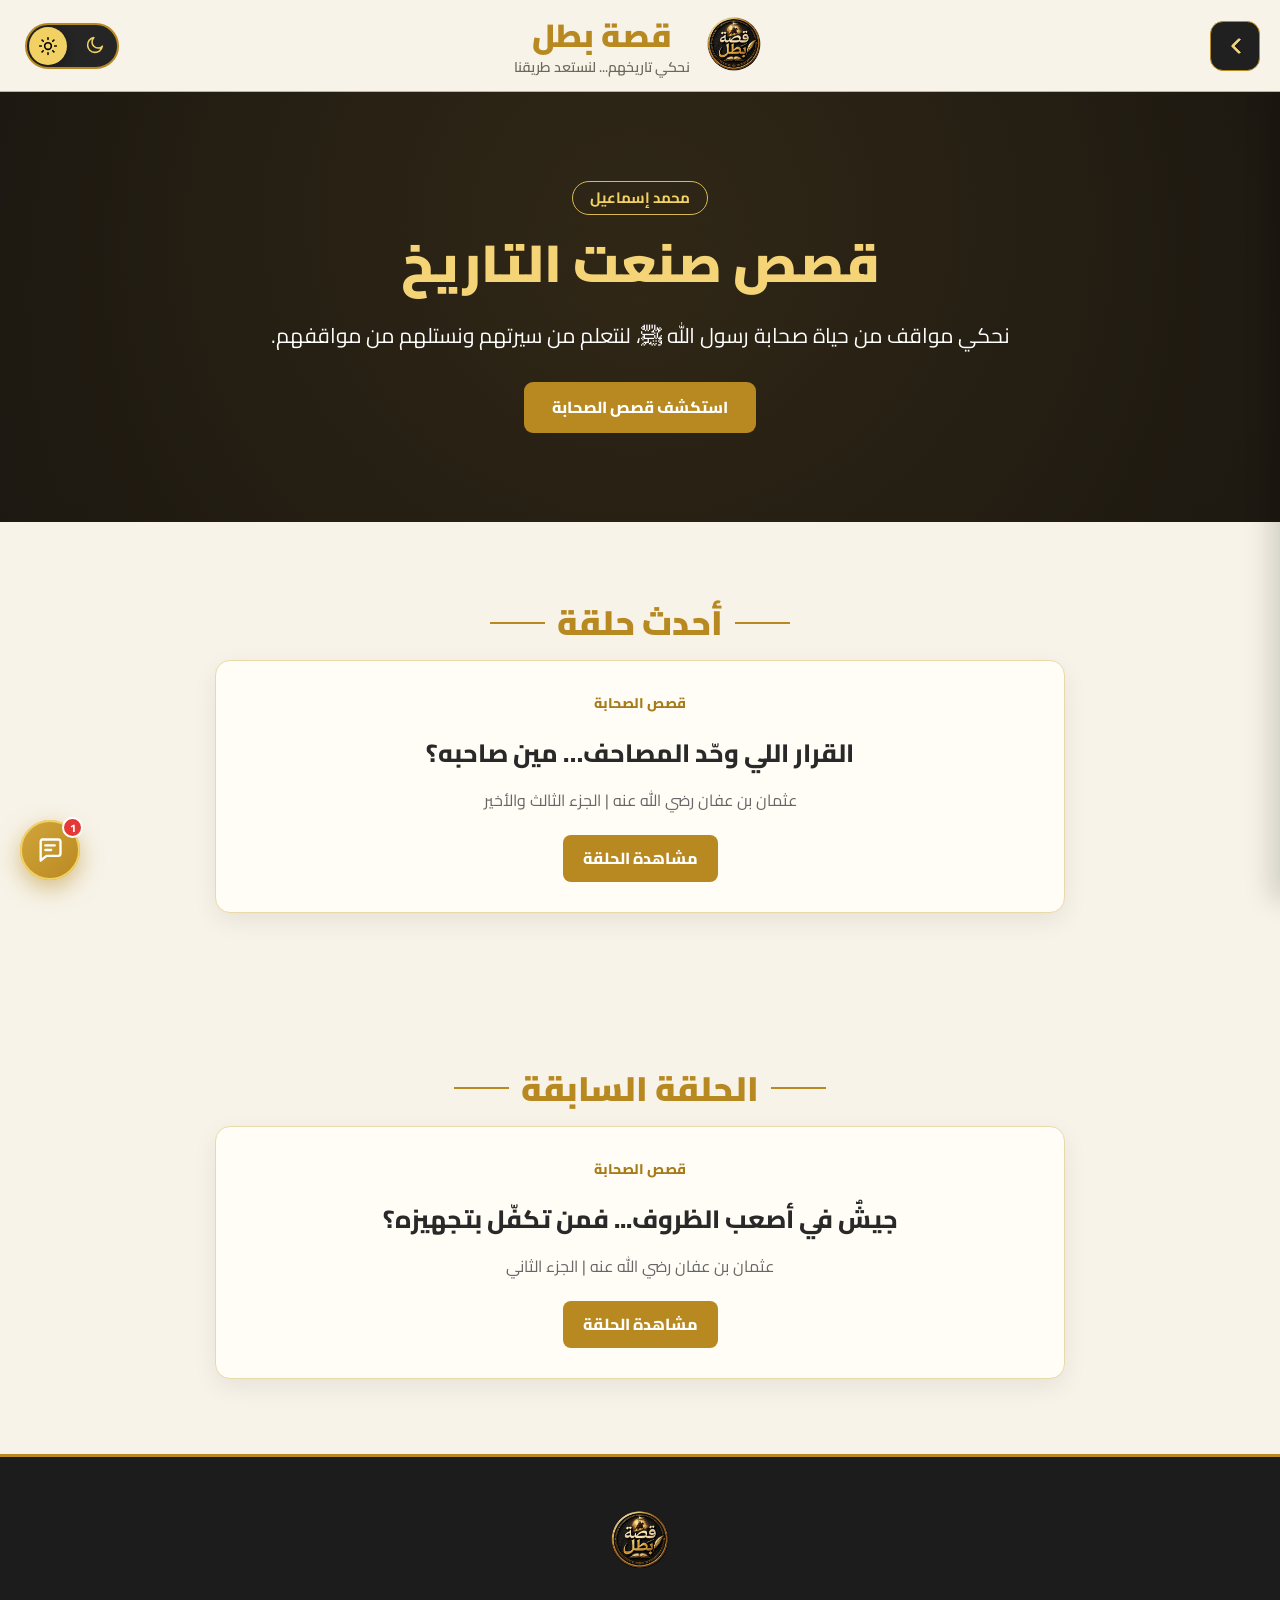
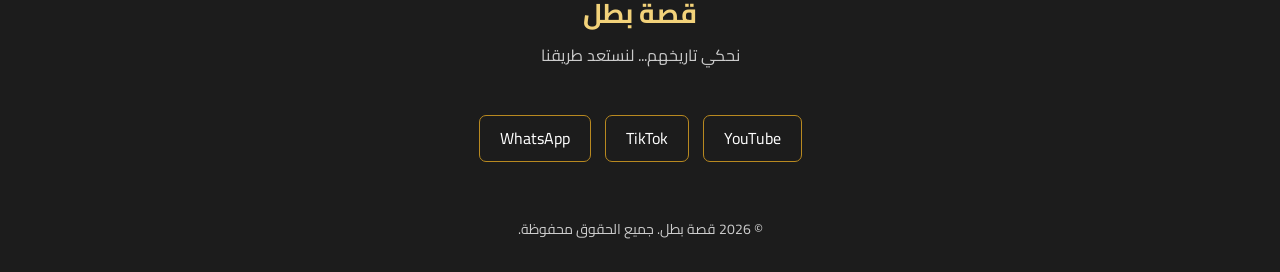
==== commit 121f1690: "Add files via upload" ====
--- a/index.html
+++ b/index.html
@@ -178,13 +178,13 @@
             قصص الصحابة
         </span>
 
-        <h3>جيشٌ في أصعب الظروف... فمن تكفّل بتجهيزه؟</h3>
+        <h3>القرار اللي وحّد المصاحف… مين صاحبه؟</h3>
 
         <p class="episode-description">
-            عثمان بن عفان رضي الله عنه | الجزء الثاني
+            عثمان بن عفان رضي الله عنه | الجزء الثالث والأخير
         </p>
 
-        <a href="https://www.facebook.com/share/r/1Hgr56GhK5/"
+        <a href="https://www.facebook.com/reel/28761944106795434/?sfnsn=scwspmo&amp;mibextid=6AJuK9"
            class="story-button"
            target="_blank"
            rel="noopener noreferrer">
@@ -214,13 +214,13 @@
             قصص الصحابة
         </span>
 
-        <h3>اشترى بئرًا كاملة... فلماذا؟</h3>
+        <h3>جيشٌ في أصعب الظروف... فمن تكفّل بتجهيزه؟</h3>
 
         <p class="episode-description">
-            عثمان بن عفان رضي الله عنه | الجزء الأول
+            عثمان بن عفان رضي الله عنه | الجزء الثاني
         </p>
 
-        <a href="https://www.facebook.com/share/v/1Cpz4dwhgs/"
+        <a href="https://www.facebook.com/share/r/1Hgr56GhK5/"
            class="story-button"
            target="_blank"
            rel="noopener noreferrer">
@@ -270,6 +270,8 @@
     </footer>
 
     <script src="script.js"></script>
+    
+    <script src="chatbot.js"></script>
 </body>
 
 </html>
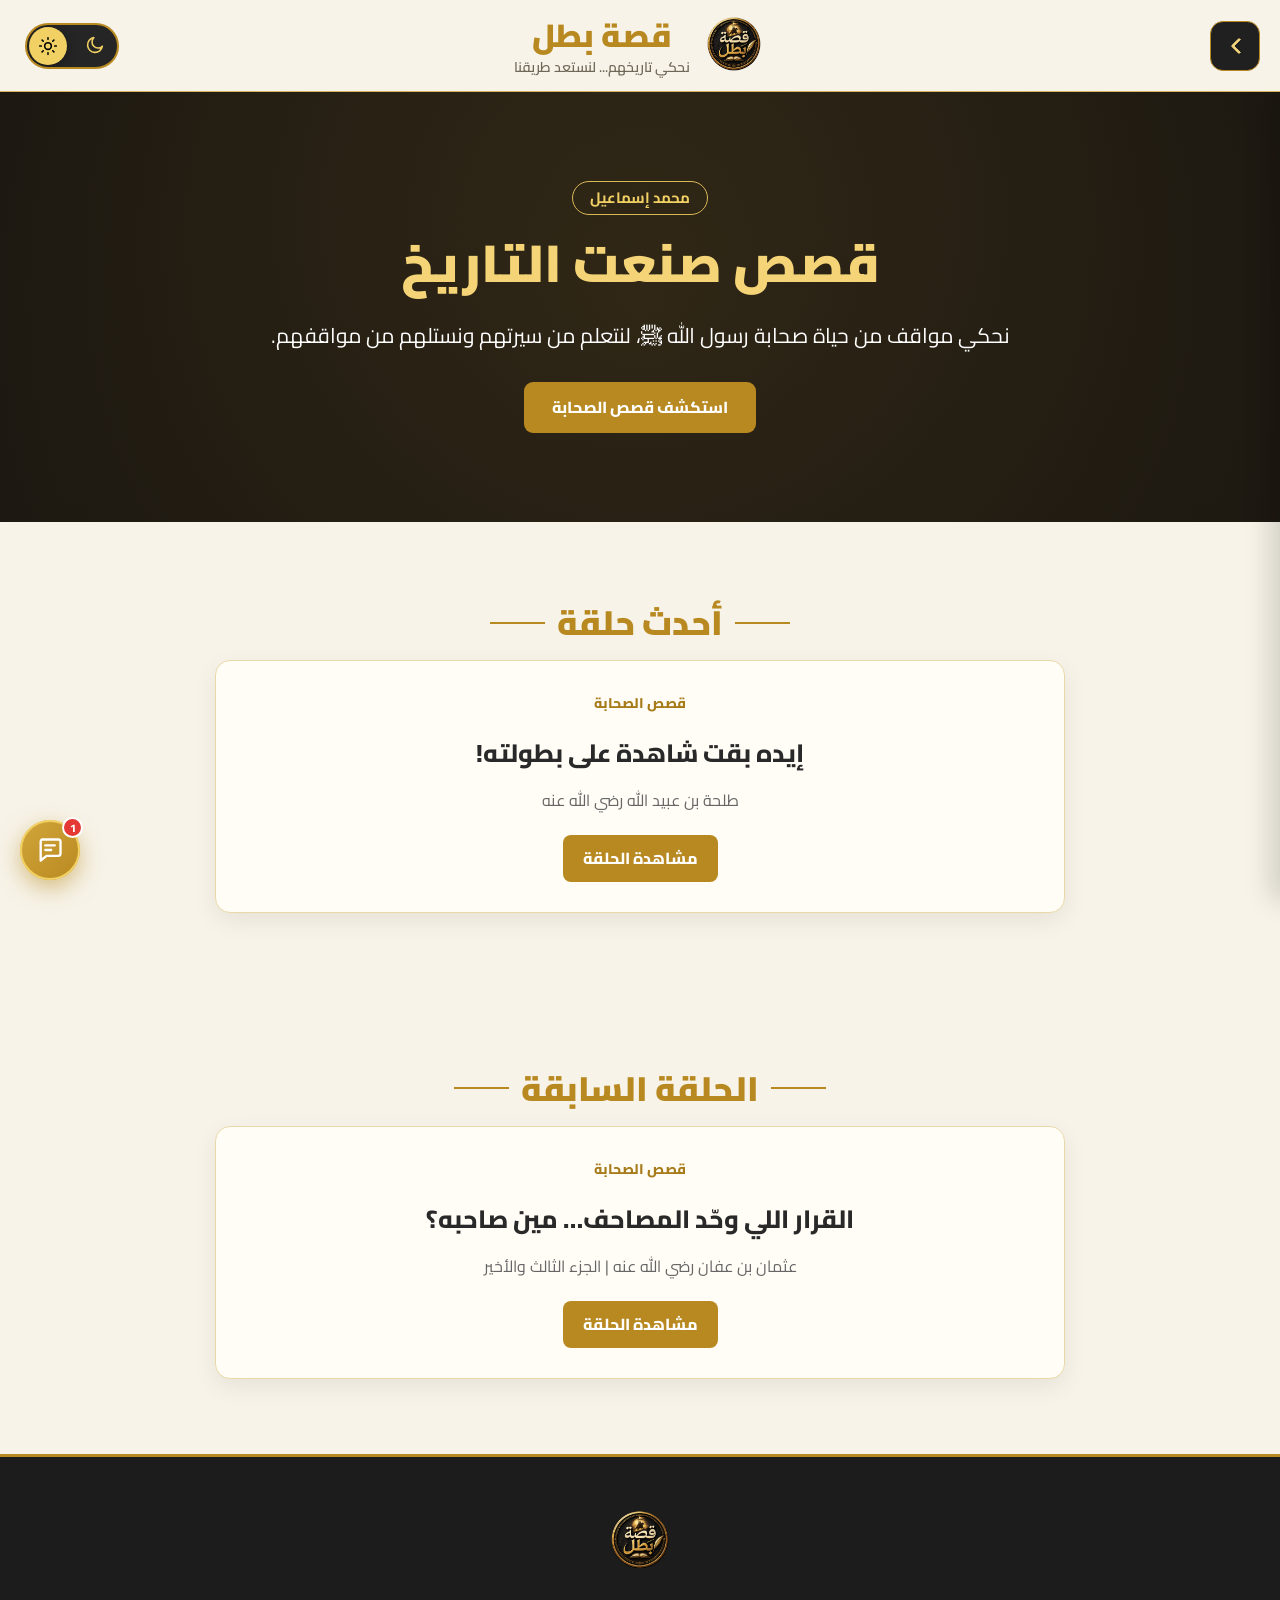
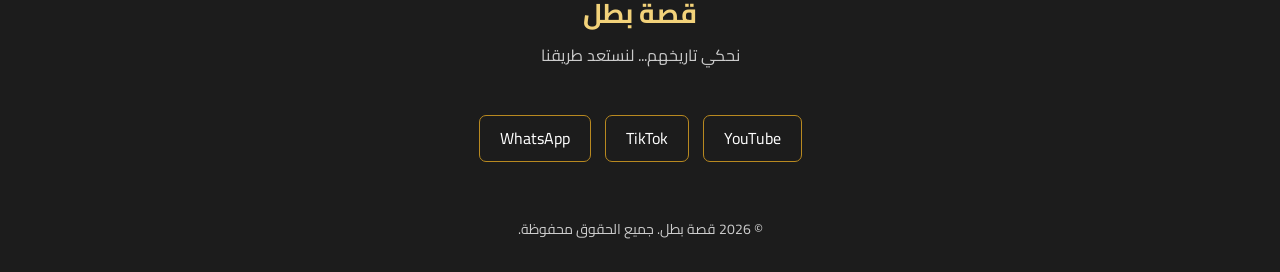
==== commit 49542e88: "Add files via upload" ====
--- a/index.html
+++ b/index.html
@@ -178,13 +178,13 @@
             قصص الصحابة
         </span>
 
-        <h3>القرار اللي وحّد المصاحف… مين صاحبه؟</h3>
+        <h3>إيده بقت شاهدة على بطولته!</h3>
 
         <p class="episode-description">
-            عثمان بن عفان رضي الله عنه | الجزء الثالث والأخير
+            طلحة بن عبيد الله رضي الله عنه
         </p>
 
-        <a href="https://www.facebook.com/reel/28761944106795434/?sfnsn=scwspmo&amp;mibextid=6AJuK9"
+        <a href="https://www.facebook.com/share/v/1FK4KcCRP6/"
            class="story-button"
            target="_blank"
            rel="noopener noreferrer">
@@ -214,13 +214,13 @@
             قصص الصحابة
         </span>
 
-        <h3>جيشٌ في أصعب الظروف... فمن تكفّل بتجهيزه؟</h3>
+        <h3>القرار اللي وحّد المصاحف… مين صاحبه؟</h3>
 
         <p class="episode-description">
-            عثمان بن عفان رضي الله عنه | الجزء الثاني
+            عثمان بن عفان رضي الله عنه | الجزء الثالث والأخير
         </p>
 
-        <a href="https://www.facebook.com/share/r/1Hgr56GhK5/"
+        <a href="https://www.facebook.com/reel/28761944106795434/?sfnsn=scwspmo&amp;mibextid=6AJuK9"
            class="story-button"
            target="_blank"
            rel="noopener noreferrer">
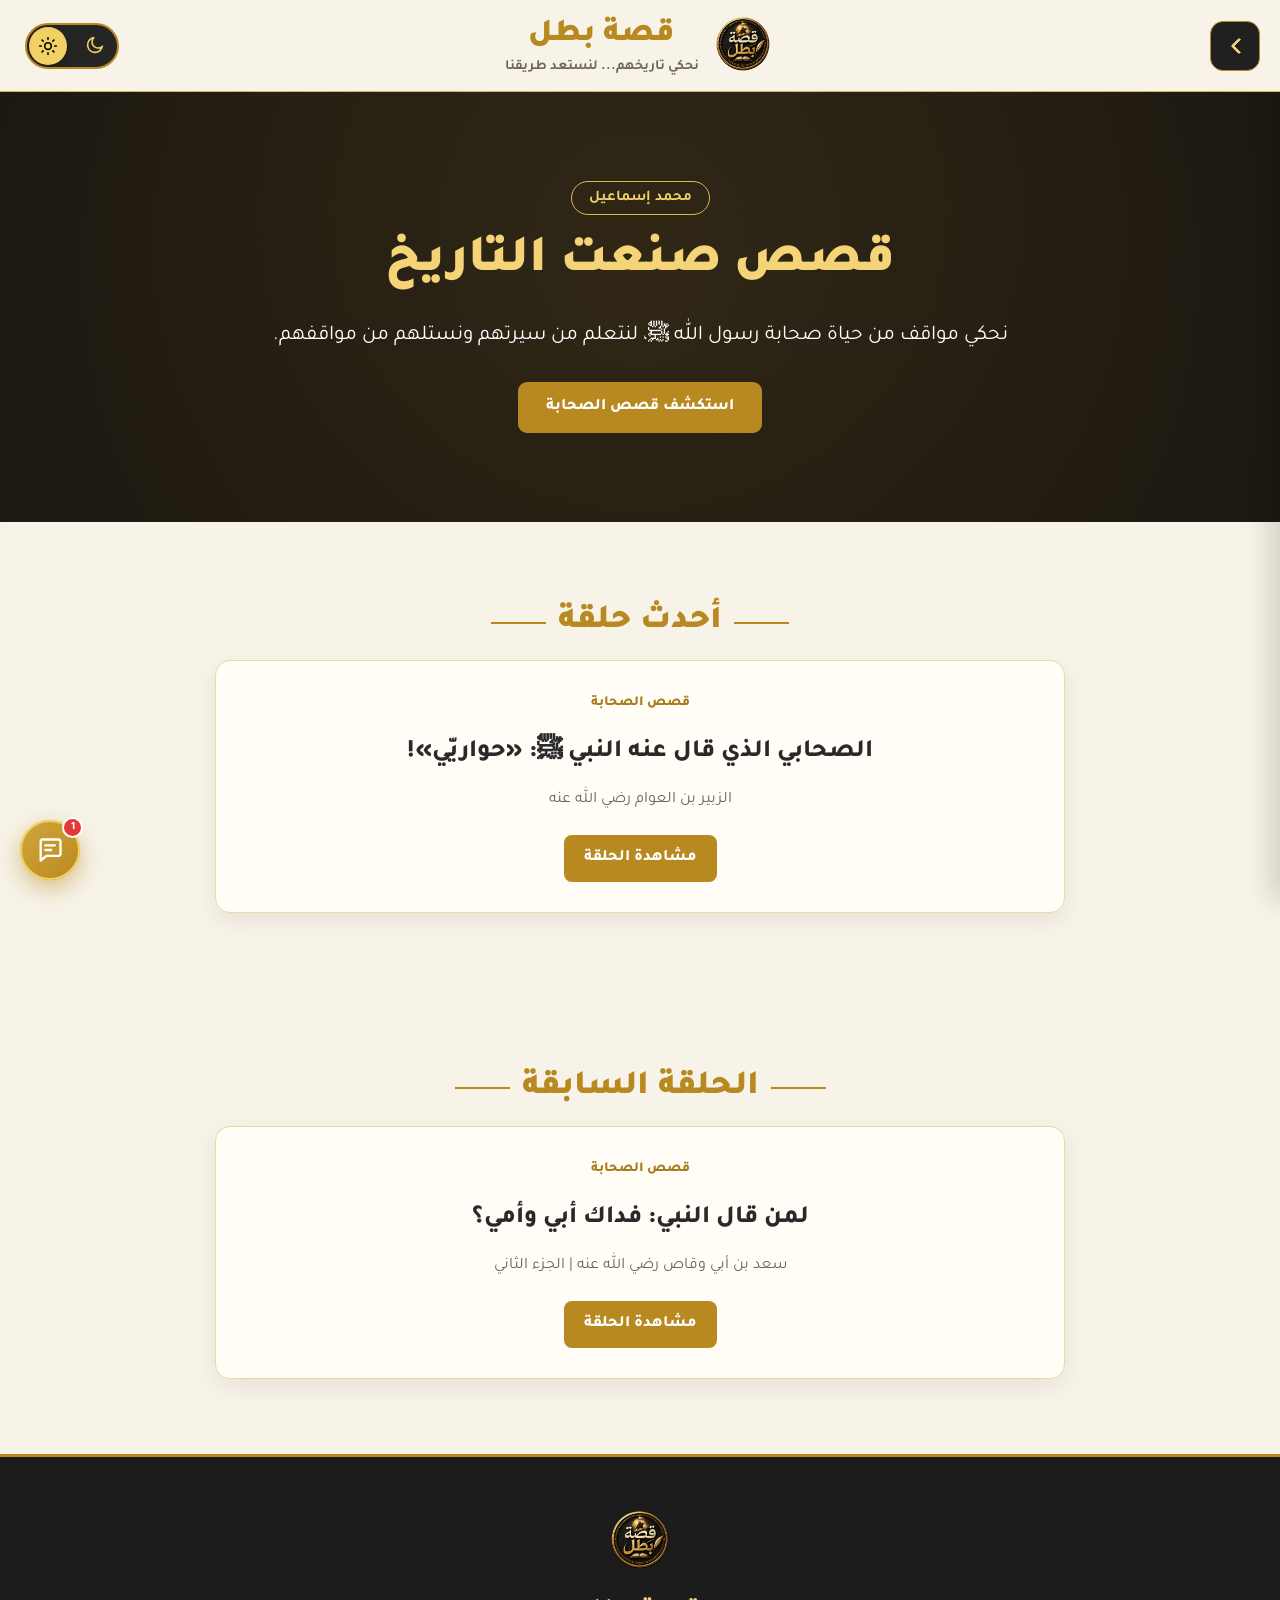
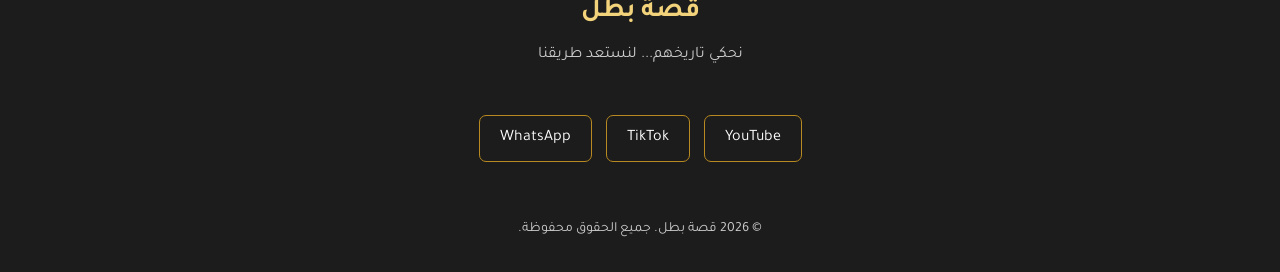
==== commit 4655eedc: "Add files via upload" ====
--- a/index.html
+++ b/index.html
@@ -178,13 +178,13 @@
             قصص الصحابة
         </span>
 
-        <h3>إيده بقت شاهدة على بطولته!</h3>
+        <h3>الصحابي الذي قال عنه النبي ﷺ: «حواريّي»!</h3>
 
         <p class="episode-description">
-            طلحة بن عبيد الله رضي الله عنه
+            الزبير بن العوام رضي الله عنه
         </p>
 
-        <a href="https://www.facebook.com/share/v/1FK4KcCRP6/"
+        <a href="https://www.facebook.com/share/v/1CjuQKDwA1/"
            class="story-button"
            target="_blank"
            rel="noopener noreferrer">
@@ -214,13 +214,13 @@
             قصص الصحابة
         </span>
 
-        <h3>القرار اللي وحّد المصاحف… مين صاحبه؟</h3>
+        <h3>لمن قال النبي: فداك أبي وأمي؟</h3>
 
         <p class="episode-description">
-            عثمان بن عفان رضي الله عنه | الجزء الثالث والأخير
+            سعد بن أبي وقاص رضي الله عنه | الجزء الثاني
         </p>
 
-        <a href="https://www.facebook.com/reel/28761944106795434/?sfnsn=scwspmo&amp;mibextid=6AJuK9"
+        <a href="https://www.facebook.com/share/v/1CV7iANK8T/"
            class="story-button"
            target="_blank"
            rel="noopener noreferrer">
--- a/style.css
+++ b/style.css
@@ -14,7 +14,7 @@
 }
 
 body {
-    font-family: "Cairo", Tahoma, Arial, sans-serif;
+    font-family: "Tajawal", Tahoma, Arial, sans-serif;
     background: #f7f3e8;
     color: #252525;
     line-height: 1.8;
